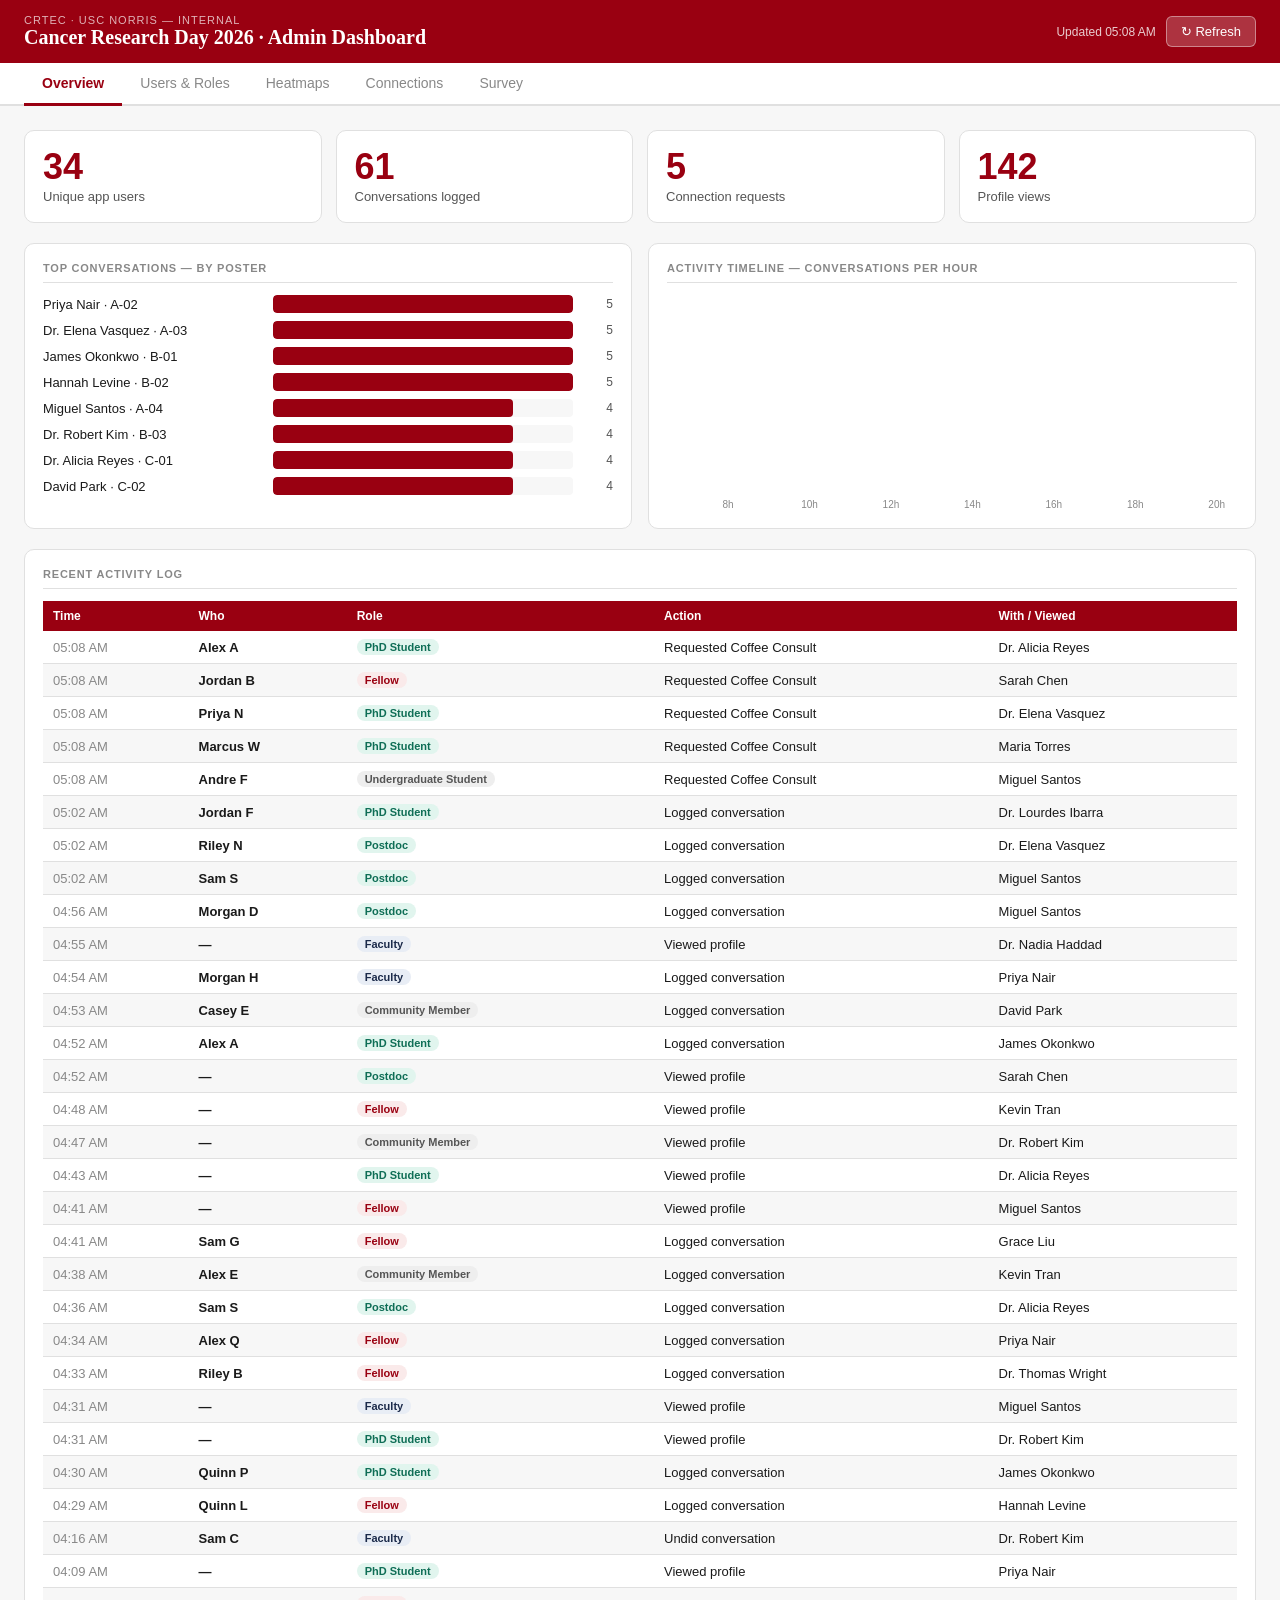
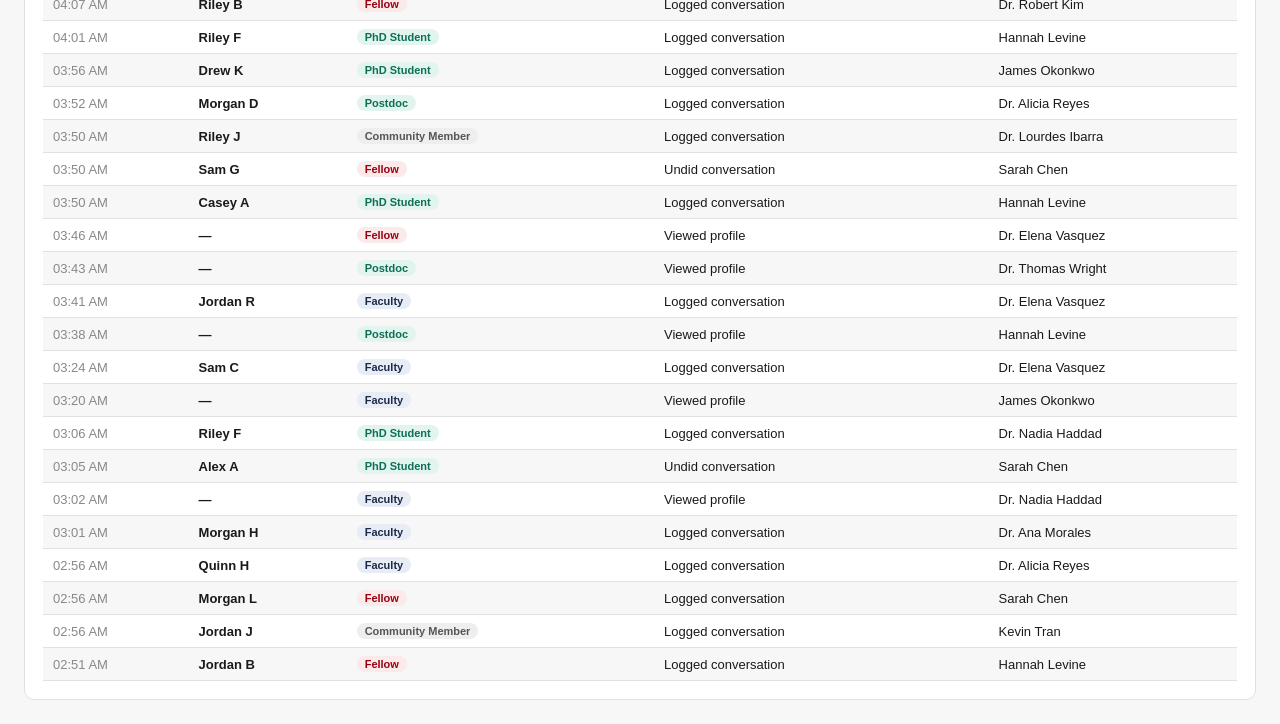
==== admin.html @ b6f0a3f4 "Add files via upload" ====
<!DOCTYPE html>
<html lang="en">
<head>
<meta charset="UTF-8">
<meta name="viewport" content="width=device-width, initial-scale=1.0">
<title>CRD2026 Admin Dashboard — CRTEC</title>
<style>
:root {
  --cardinal: #990011;
  --cardinal-light: #FAEAEA;
  --navy: #1B2A4A;
  --gold: #C5A028;
  --white: #fff;
  --off: #F7F7F7;
  --border: #E0E0E0;
  --text: #1A1A1A;
  --mid: #555;
  --lt: #888;
  --hot1: #FFF3CD;
  --hot2: #FFD580;
  --hot3: #FF9800;
  --hot4: #E65100;
  --hot5: #8B0000;
}
* { box-sizing: border-box; margin: 0; padding: 0; }
body { font-family: -apple-system, BlinkMacSystemFont, 'Segoe UI', sans-serif; background: var(--off); color: var(--text); }

/* HEADER */
.header { background: var(--cardinal); color: white; padding: 14px 24px; display: flex; justify-content: space-between; align-items: center; }
.header-left .label { font-size: 11px; opacity: .7; letter-spacing: 1px; text-transform: uppercase; }
.header-left .title { font-size: 20px; font-weight: 700; font-family: Georgia, serif; }
.header-right { display: flex; gap: 10px; align-items: center; }
.last-updated { font-size: 12px; opacity: .8; }
.btn-refresh { background: rgba(255,255,255,.2); border: 1px solid rgba(255,255,255,.4); color: white; border-radius: 6px; padding: 7px 14px; font-size: 13px; cursor: pointer; }
.btn-refresh:hover { background: rgba(255,255,255,.3); }

/* NAV TABS */
.nav-tabs { display: flex; background: white; border-bottom: 2px solid var(--border); padding: 0 24px; }
.nav-tab { padding: 12px 18px; font-size: 14px; font-weight: 500; color: var(--lt); cursor: pointer; border-bottom: 3px solid transparent; margin-bottom: -2px; }
.nav-tab.active { color: var(--cardinal); border-bottom-color: var(--cardinal); font-weight: 600; }
.nav-tab:hover:not(.active) { color: var(--text); }

/* LAYOUT */
.page { display: none; padding: 24px; max-width: 1400px; margin: 0 auto; }
.page.active { display: block; }
.grid-4 { display: grid; grid-template-columns: repeat(4, 1fr); gap: 14px; margin-bottom: 20px; }
.grid-2 { display: grid; grid-template-columns: 1fr 1fr; gap: 16px; margin-bottom: 20px; }
.grid-3 { display: grid; grid-template-columns: repeat(3, 1fr); gap: 16px; margin-bottom: 20px; }

/* CARDS */
.card { background: white; border-radius: 10px; border: 1px solid var(--border); padding: 18px; }
.card-title { font-size: 11px; font-weight: 700; color: var(--lt); letter-spacing: .8px; text-transform: uppercase; margin-bottom: 12px; padding-bottom: 8px; border-bottom: 1px solid var(--border); }
.stat-num { font-size: 36px; font-weight: 700; color: var(--cardinal); line-height: 1; }
.stat-label { font-size: 13px; color: var(--mid); margin-top: 4px; }
.stat-sub { font-size: 11px; color: var(--lt); margin-top: 2px; }

/* TABLES */
.data-table { width: 100%; border-collapse: collapse; font-size: 13px; }
.data-table th { text-align: left; padding: 8px 10px; background: var(--cardinal); color: white; font-weight: 600; font-size: 12px; }
.data-table td { padding: 8px 10px; border-bottom: 1px solid var(--border); }
.data-table tr:nth-child(even) td { background: var(--off); }
.data-table tr:hover td { background: var(--cardinal-light); }
.badge { display: inline-block; padding: 2px 8px; border-radius: 20px; font-size: 11px; font-weight: 600; }
.badge-phd { background: #E1F5EE; color: #0F6E56; }
.badge-fellow { background: var(--cardinal-light); color: var(--cardinal); }
.badge-faculty { background: #E8EDF5; color: var(--navy); }
.badge-other { background: #EEE; color: #555; }

/* HEATMAP — FLOOR MAP */
.heatmap-controls { display: flex; gap: 10px; align-items: center; margin-bottom: 14px; flex-wrap: wrap; }
.layer-btn { padding: 6px 14px; border-radius: 20px; border: 1.5px solid var(--border); background: white; font-size: 13px; cursor: pointer; }
.layer-btn.active { background: var(--cardinal); color: white; border-color: var(--cardinal); }
.heatmap-legend { display: flex; align-items: center; gap: 6px; margin-left: auto; font-size: 12px; color: var(--mid); }
.legend-bar { display: flex; gap: 2px; }
.legend-cell { width: 20px; height: 14px; border-radius: 2px; }

.floor-map { background: #F9F9F9; border: 1px solid var(--border); border-radius: 8px; padding: 20px; overflow-x: auto; }
.poster-grid { display: grid; gap: 6px; }
.poster-cell {
  width: 72px; height: 56px; border-radius: 6px; display: flex; flex-direction: column;
  align-items: center; justify-content: center; cursor: pointer; transition: transform .1s;
  border: 1.5px solid rgba(0,0,0,.1); position: relative;
}
.poster-cell:hover { transform: scale(1.08); z-index: 10; }
.poster-cell .poster-num { font-size: 11px; font-weight: 700; color: rgba(0,0,0,.6); }
.poster-cell .poster-name { font-size: 9px; color: rgba(0,0,0,.5); text-align: center; line-height: 1.2; padding: 0 3px; }
.poster-cell .poster-heat { font-size: 13px; font-weight: 700; color: rgba(0,0,0,.7); }
.poster-tooltip {
  position: absolute; bottom: calc(100% + 6px); left: 50%; transform: translateX(-50%);
  background: var(--navy); color: white; font-size: 11px; padding: 6px 10px; border-radius: 6px;
  white-space: nowrap; pointer-events: none; z-index: 100; display: none;
  box-shadow: 0 2px 8px rgba(0,0,0,.3);
}
.poster-cell:hover .poster-tooltip { display: block; }

/* HEATMAP — ROLE MATRIX */
.matrix-wrap { overflow-x: auto; }
.role-matrix { border-collapse: collapse; font-size: 12px; }
.role-matrix th { padding: 8px 12px; font-weight: 600; font-size: 11px; }
.role-matrix th.row-header { text-align: right; color: var(--mid); }
.role-matrix th.col-header { text-align: center; color: var(--mid); writing-mode: vertical-lr; transform: rotate(180deg); height: 80px; vertical-align: bottom; }
.role-matrix td { width: 60px; height: 44px; text-align: center; font-weight: 600; font-size: 13px; border: 2px solid white; border-radius: 4px; }
.matrix-axis-label { font-size: 11px; color: var(--lt); padding: 8px; }

/* PROGRESS BARS */
.bar-row { display: flex; align-items: center; gap: 10px; margin-bottom: 8px; }
.bar-label { font-size: 13px; color: var(--text); width: 220px; flex-shrink: 0; white-space: nowrap; overflow: hidden; text-overflow: ellipsis; }
.bar-track { flex: 1; height: 18px; background: var(--off); border-radius: 4px; overflow: hidden; }
.bar-fill { height: 100%; background: var(--cardinal); border-radius: 4px; transition: width .4s; }
.bar-count { font-size: 12px; color: var(--mid); width: 30px; text-align: right; flex-shrink: 0; }

/* LOADING */
.loading { text-align: center; padding: 60px; color: var(--lt); font-size: 14px; }
.empty { text-align: center; padding: 40px; color: var(--lt); font-size: 13px; }

/* COFFEE TABLE */
.match-card { background: var(--off); border-radius: 8px; padding: 12px 14px; margin-bottom: 8px; display: flex; align-items: center; gap: 12px; }
.match-arrow { font-size: 18px; color: var(--lt); }
.match-person { flex: 1; }
.match-name { font-size: 14px; font-weight: 600; }
.match-role { font-size: 12px; color: var(--mid); }
.match-mutual { font-size: 11px; color: #2E7D32; font-weight: 600; background: #E8F5E9; padding: 2px 8px; border-radius: 20px; }
.match-pending { font-size: 11px; color: var(--cardinal); font-weight: 600; background: var(--cardinal-light); padding: 2px 8px; border-radius: 20px; }

/* SURVEY */
.survey-q { font-size: 13px; font-weight: 600; color: var(--text); margin-bottom: 8px; }
.donut-row { display: flex; align-items: center; gap: 16px; margin-bottom: 16px; }

/* SECTION HEADERS */
h2 { font-size: 18px; font-weight: 700; color: var(--navy); font-family: Georgia, serif; margin-bottom: 14px; }
h3 { font-size: 14px; font-weight: 700; color: var(--navy); margin-bottom: 10px; }

.alert-info { background: #E6F1FB; border: 1px solid #B5D4F4; color: #0C447C; padding: 10px 14px; border-radius: 6px; font-size: 13px; margin-bottom: 16px; }
</style>
</head>
<body>

<div class="header">
  <div class="header-left">
    <div class="label">CRTEC · USC Norris — Internal</div>
    <div class="title">Cancer Research Day 2026 · Admin Dashboard</div>
  </div>
  <div class="header-right">
    <span class="last-updated" id="last-updated">Loading…</span>
    <button class="btn-refresh" onclick="loadAll()">↻ Refresh</button>
  </div>
</div>

<div class="nav-tabs">
  <div class="nav-tab active" onclick="showTab('overview')">Overview</div>
  <div class="nav-tab" onclick="showTab('users')">Users & Roles</div>
  <div class="nav-tab" onclick="showTab('heatmap')">Heatmaps</div>
  <div class="nav-tab" onclick="showTab('coffee')">Connections</div>
  <div class="nav-tab" onclick="showTab('survey')">Survey</div>
</div>

<!-- OVERVIEW TAB -->
<div id="tab-overview" class="page active">
  <div class="grid-4" id="overview-stats">
    <div class="card"><div class="stat-num" id="stat-users">—</div><div class="stat-label">Unique app users</div></div>
    <div class="card"><div class="stat-num" id="stat-convos">—</div><div class="stat-label">Conversations logged</div></div>
    <div class="card"><div class="stat-num" id="stat-coffee">—</div><div class="stat-label">Connection requests</div></div>
    <div class="card"><div class="stat-num" id="stat-views">—</div><div class="stat-label">Profile views</div></div>
  </div>

  <div class="grid-2">
    <div class="card">
      <div class="card-title">Top conversations — by poster</div>
      <div id="top-convos-list"><div class="loading">Loading…</div></div>
    </div>
    <div class="card">
      <div class="card-title">Activity timeline — conversations per hour</div>
      <div id="timeline-chart" style="height:200px; display:flex; align-items:flex-end; gap:4px; padding-top:10px;"></div>
      <div style="display:flex; justify-content:space-between; font-size:11px; color:var(--lt); margin-top:4px;" id="timeline-labels"></div>
    </div>
  </div>

  <div class="card">
    <div class="card-title">Recent activity log</div>
    <table class="data-table" id="activity-log">
      <thead><tr><th>Time</th><th>Who</th><th>Role</th><th>Action</th><th>With / Viewed</th></tr></thead>
      <tbody id="activity-log-body"><tr><td colspan="5" style="text-align:center;padding:20px;color:var(--lt)">Loading…</td></tr></tbody>
    </table>
  </div>
</div>

<!-- USERS & ROLES TAB -->
<div id="tab-users" class="page">
  <div class="grid-2">
    <div class="card">
      <div class="card-title">Users by role</div>
      <div id="users-by-role"></div>
    </div>
    <div class="card">
      <div class="card-title">Users by program / department</div>
      <div id="users-by-program"></div>
    </div>
  </div>
  <div class="card">
    <div class="card-title">All registered users</div>
    <table class="data-table">
      <thead><tr><th>Name</th><th>Role</th><th>Program</th><th>Conversations</th><th>Profile views</th><th>Coffee Consult</th><th>First seen</th></tr></thead>
      <tbody id="all-users-body"></tbody>
    </table>
  </div>
</div>

<!-- HEATMAPS TAB -->
<div id="tab-heatmap" class="page">
  <div class="alert-info" id="heatmap-note">
    <strong>Floor map:</strong> Poster positions are arranged in the grid below. Click any poster for details. Update the <code>POSTER_LAYOUT</code> array in this file to match the actual room layout before the event.
  </div>

  <!-- FLOOR MAP HEATMAP -->
  <div class="card" style="margin-bottom:20px;">
    <div class="card-title">Poster session floor map heatmap</div>
    <div class="heatmap-controls">
      <span style="font-size:13px;font-weight:600;color:var(--mid);">Signal:</span>
      <button class="layer-btn active" onclick="setLayer('views', this)">Profile views</button>
      <button class="layer-btn" onclick="setLayer('convos', this)">Conversations logged</button>
      <button class="layer-btn" onclick="setLayer('time', this)">Time on profile</button>
      <div class="heatmap-legend">
        <span>Low</span>
        <div class="legend-bar">
          <div class="legend-cell" style="background:var(--hot1)"></div>
          <div class="legend-cell" style="background:var(--hot2)"></div>
          <div class="legend-cell" style="background:var(--hot3)"></div>
          <div class="legend-cell" style="background:var(--hot4)"></div>
          <div class="legend-cell" style="background:var(--hot5)"></div>
        </div>
        <span>High</span>
      </div>
    </div>
    <div class="floor-map">
      <div id="poster-grid-container"></div>
    </div>
  </div>

  <!-- ROLE INTERACTION MATRIX -->
  <div class="card">
    <div class="card-title">Role interaction matrix — who talked to whom</div>
    <p style="font-size:13px;color:var(--mid);margin-bottom:14px;">Rows = viewer role · Columns = profile viewed role · Numbers = conversation count</p>
    <div class="matrix-wrap">
      <table class="role-matrix" id="role-matrix"></table>
    </div>
  </div>
</div>

<!-- COFFEE CONSULTS TAB -->
<div id="tab-coffee" class="page">
  <div class="grid-3">
    <div class="card"><div class="stat-num" id="coffee-selections">—</div><div class="stat-label">Net selections</div><div class="stat-sub">Follow-ups requested</div></div>
    <div class="card"><div class="stat-num" id="coffee-mutual">—</div><div class="stat-label">Mutual matches</div><div class="stat-sub">Both sides selected each other</div></div>
    <div class="card"><div class="stat-num" id="coffee-pending">—</div><div class="stat-label">Pending confirmation</div><div class="stat-sub">CRTEC to follow up</div></div>
  </div>

  <div class="grid-2">
    <div class="card">
      <div class="card-title">By connection track</div>
      <div id="track-breakdown"><div class="empty">No selections yet</div></div>
    </div>
    <div class="card">
      <div class="card-title">By CRTEC aim</div>
      <div id="aim-breakdown"><div class="empty">No selections yet</div></div>
    </div>
  </div>

  <div class="grid-2">
    <div class="card">
      <div class="card-title">All connection requests</div>
      <div id="coffee-list"></div>
    </div>
    <div class="card">
      <div class="card-title">Mutual matches — confirmed pairs</div>
      <div id="mutual-list"></div>
    </div>
  </div>

  <div class="card">
    <div class="card-title">Export — Coffee Consult action list for CRTEC</div>
    <p style="font-size:13px;color:var(--mid);margin-bottom:12px;">Use this to coordinate with matched participants. Copy or download.</p>
    <button class="btn-refresh" style="background:var(--cardinal);border:none;margin-bottom:12px;" onclick="exportCoffee()">Download CSV</button>
    <table class="data-table" id="coffee-export-table">
      <thead><tr><th>Requester</th><th>Role</th><th>Program</th><th>Requested</th><th>Their Role</th><th>Mutual?</th><th>Time</th></tr></thead>
      <tbody id="coffee-export-body"></tbody>
    </table>
  </div>
</div>

<!-- SURVEY TAB -->
<div id="tab-survey" class="page">
  <div class="alert-info">
    Survey is sent to matched Coffee Consult participants after their meeting (by Nov 1). Send the survey link via CRTEC email. Responses appear here automatically once the Apps Script endpoint is connected.
  </div>
  <div class="grid-3">
    <div class="card"><div class="stat-num" id="survey-responses">—</div><div class="stat-label">Survey responses</div></div>
    <div class="card"><div class="stat-num" id="survey-continued">—</div><div class="stat-label">Want to continue</div><div class="stat-sub">% of respondents</div></div>
    <div class="card"><div class="stat-num" id="survey-useful">—</div><div class="stat-label">Avg usefulness score</div><div class="stat-sub">Out of 5</div></div>
  </div>
  <div class="card">
    <div class="card-title">Survey responses</div>
    <table class="data-table">
      <thead><tr><th>Name</th><th>Role</th><th>Meeting happened?</th><th>Usefulness (1-5)</th><th>Continue?</th><th>Most useful aspect</th></tr></thead>
      <tbody id="survey-body"><tr><td colspan="6" style="text-align:center;padding:20px;color:var(--lt)">No responses yet</td></tr></tbody>
    </table>
  </div>
</div>

<script src="config.js?v=24"></script>
<script src="data.js?v=24"></script>
<script>
// ── POSTER LAYOUT ──────────────────────────────
// Edit this to match the actual room layout.
// rows: array of rows, each row is an array of poster numbers (or null for empty space)
const POSTER_LAYOUT = [
  ['A-01','A-02','A-03','A-04','A-05','A-06','A-07','A-08','A-09','A-10','A-11','A-12'],
  [null,  null,  null,  null,  null,  null,  null,  null,  null,  null,  null,  null ],
  ['B-01','B-02','B-03','B-04','B-05','B-06','B-07','B-08','B-09','B-10','B-11','B-12'],
  [null,  null,  null,  null,  null,  null,  null,  null,  null,  null,  null,  null ],
  ['C-01','C-02','C-03','C-04','C-05','C-06','C-07','C-08','C-09','C-10','C-11','C-12'],
  [null,  null,  null,  null,  null,  null,  null,  null,  null,  null,  null,  null ],
  ['D-01','D-02','D-03','D-04','D-05','D-06','D-07','D-08','D-09','D-10','D-11','D-12'],
  [null,  null,  null,  null,  null,  null,  null,  null,  null,  null,  null,  null ],
  ['E-01','E-02','E-03','E-04','E-05','E-06','E-07','E-08','E-09','E-10','E-11','E-12'],
  [null,  null,  null,  null,  null,  null,  null,  null,  null,  null,  null,  null ],
  ['F-01','F-02','F-03','F-04','F-05','F-06','F-07','F-08','F-09','F-10','F-11','F-12'],
  [null,  null,  null,  null,  null,  null,  null,  null,  null,  null,  null,  null ],
  ['G-01','G-02','G-03','H-01','H-02','H-03','H-04','I-01','I-02','J-01','J-02','J-03'],
];

// ── STATE ──────────────────────────────────────
let DATA = { users:[], convos:[], coffee:[], views:[], survey:[] };
let currentLayer = 'views';
let participantMap = {}; // id -> participant object from main sheet

// ── INIT ───────────────────────────────────────
window.addEventListener('DOMContentLoaded', () => {
  loadAll();
});

async function loadAll() {
  document.getElementById('last-updated').textContent = 'Loading…';
  await Promise.all([loadSheetData(), loadTrackingData()]);
  renderAll();
  document.getElementById('last-updated').textContent = 'Updated ' + new Date().toLocaleTimeString([], {hour:'2-digit',minute:'2-digit'});
}

// Load participant data from Google Sheet (same as main app)
async function loadSheetData() {
  // Always seed participantMap from SAMPLE_DATA first as fallback
  if (typeof SAMPLE_DATA !== 'undefined') {
    SAMPLE_DATA.forEach(p => { participantMap[p.id] = p; });
  }
  if (!CONFIG.sheet_url || CONFIG.sheet_url.includes('PASTE')) {
    return;
  }
  try {
    const resp = await fetch(CONFIG.sheet_url);
    const csv = await resp.text();
    const parsed = parseCSV(csv);
    parsed.forEach(p => { participantMap[p.id] = p; });
  } catch(e) { console.warn('Sheet load failed:', e); }
}

// Load tracking data from Apps Script
async function loadTrackingData() {
  // If no script URL, use demo/mock data
  if (!CONFIG.script_url || CONFIG.script_url.includes('PASTE')) {
    DATA = getMockData();
    return;
  }
  try {
    const resp = await fetch(CONFIG.script_url + '?action=export');
    const json = await resp.json();
    if (json.users)  DATA.users  = json.users;
    if (json.convos) DATA.convos = json.convos;
    if (json.coffee) DATA.coffee = json.coffee;
    if (json.views)  DATA.views  = json.views;
    if (json.survey) DATA.survey = json.survey;
  } catch(e) {
    console.warn('Tracking data load failed:', e);
    DATA = getMockData();
  }
}

// ── RENDER ALL ─────────────────────────────────
function renderAll() {
  renderOverview();
  renderUsers();
  renderHeatmap();
  renderCoffee();
  renderSurvey();
}

// ── OVERVIEW ───────────────────────────────────
function renderOverview() {
  const activeConvos = DATA.convos.filter(c => c.status !== 'undone');
  const netCoffee = getNetCoffee();

  document.getElementById('stat-users').textContent  = DATA.users.length;
  document.getElementById('stat-convos').textContent = activeConvos.length;
  document.getElementById('stat-coffee').textContent = netCoffee.length;
  document.getElementById('stat-views').textContent  = DATA.views.length;

  // Top posters by conversations
  const convoByPoster = {};
  activeConvos.forEach(c => {
    const key = c.participant_id || c.participant_name;
    const p = participantMap[c.participant_id];
    const label = (p ? p.name : c.participant_name) + (p && p.poster_number ? ' · ' + p.poster_number : '');
    convoByPoster[label] = (convoByPoster[label] || 0) + 1;
  });
  const sorted = Object.entries(convoByPoster).sort((a,b)=>b[1]-a[1]).slice(0,8);
  const maxVal = sorted[0] ? sorted[0][1] : 1;
  document.getElementById('top-convos-list').innerHTML = sorted.length === 0
    ? '<div class="empty">No conversations logged yet</div>'
    : sorted.map(([label, count]) => `
      <div class="bar-row">
        <div class="bar-label" title="${label}">${label}</div>
        <div class="bar-track"><div class="bar-fill" style="width:${Math.round(count/maxVal*100)}%"></div></div>
        <div class="bar-count">${count}</div>
      </div>`).join('');

  // Timeline — conversations per hour
  const hourCounts = {};
  activeConvos.forEach(c => {
    const d = new Date(c.timestamp);
    const h = d.getHours();
    hourCounts[h] = (hourCounts[h] || 0) + 1;
  });
  const hours = Array.from({length:24}, (_,i)=>i).filter(h => h >= 7 && h <= 20);
  const maxH = Math.max(1, ...hours.map(h => hourCounts[h]||0));
  const tlChart = document.getElementById('timeline-chart');
  tlChart.innerHTML = hours.map(h => {
    const val = hourCounts[h] || 0;
    const pct = Math.round(val / maxH * 180);
    return `<div style="display:flex;flex-direction:column;align-items:center;flex:1;">
      <div style="font-size:10px;color:var(--mid);margin-bottom:3px;">${val||''}</div>
      <div style="width:100%;height:${pct}px;background:var(--cardinal);border-radius:3px 3px 0 0;min-height:${val?2:0}px;"></div>
    </div>`;
  }).join('');
  document.getElementById('timeline-labels').innerHTML = hours.map(h =>
    `<div style="flex:1;text-align:center;font-size:10px;">${h%2===0?h+'h':''}</div>`
  ).join('');

  // Activity log — merge all actions sorted by time
  const allActions = [
    ...DATA.convos.map(c => ({ time: c.timestamp, who: c.viewer_name, role: c.viewer_role, action: c.status==='undone'?'Undid conversation':'Logged conversation', with: c.participant_name })),
    ...DATA.coffee.map(c => ({ time: c.timestamp, who: c.requester_name, role: c.requester_role, action: c.action==='removed'?'Removed Coffee Consult':'Requested Coffee Consult', with: c.participant_name })),
    ...DATA.views.slice(-30).map(v => ({ time: v.timestamp, who: '', role: v.viewer_role, action: 'Viewed profile', with: v.participant_name })),
  ].sort((a,b) => new Date(b.time) - new Date(a.time)).slice(0, 50);

  document.getElementById('activity-log-body').innerHTML = allActions.length === 0
    ? '<tr><td colspan="5" style="text-align:center;padding:20px;color:var(--lt)">No activity yet</td></tr>'
    : allActions.map(a => `
      <tr>
        <td style="color:var(--lt);white-space:nowrap">${formatTime(a.time)}</td>
        <td style="font-weight:600">${a.who || '—'}</td>
        <td>${roleBadge(a.role)}</td>
        <td>${a.action}</td>
        <td>${a.with || '—'}</td>
      </tr>`).join('');
}

// ── USERS ──────────────────────────────────────
function renderUsers() {
  // By role
  const byRole = groupBy(DATA.users, 'role');
  const maxRole = Math.max(1, ...Object.values(byRole).map(v=>v.length));
  document.getElementById('users-by-role').innerHTML = Object.entries(byRole)
    .sort((a,b)=>b[1].length-a[1].length)
    .map(([role, list]) => `
      <div class="bar-row">
        <div class="bar-label">${role||'Unknown'}</div>
        <div class="bar-track"><div class="bar-fill" style="width:${Math.round(list.length/maxRole*100)}%"></div></div>
        <div class="bar-count">${list.length}</div>
      </div>`).join('') || '<div class="empty">No users yet</div>';

  // By program
  const byProg = groupBy(DATA.users.filter(u=>u.program), 'program');
  const maxProg = Math.max(1, ...Object.values(byProg).map(v=>v.length));
  document.getElementById('users-by-program').innerHTML = Object.entries(byProg)
    .sort((a,b)=>b[1].length-a[1].length)
    .map(([prog, list]) => `
      <div class="bar-row">
        <div class="bar-label" title="${prog}">${prog||'Unknown'}</div>
        <div class="bar-track"><div class="bar-fill" style="width:${Math.round(list.length/maxProg*100)}%"></div></div>
        <div class="bar-count">${list.length}</div>
      </div>`).join('') || '<div class="empty">No program data yet</div>';

  // All users table
  const activeConvos = DATA.convos.filter(c=>c.status!=='undone');
  const tbody = document.getElementById('all-users-body');
  tbody.innerHTML = DATA.users.length === 0
    ? '<tr><td colspan="7" style="text-align:center;padding:20px;color:var(--lt)">No users yet</td></tr>'
    : DATA.users.map(u => {
        const myConvos = activeConvos.filter(c=>c.session_id===u.session_id).length;
        const myViews  = DATA.views.filter(v=>v.session_id===u.session_id).length;
        const myCoffee = getNetCoffee().filter(c=>c.session_id===u.session_id).length;
        return `<tr>
          <td style="font-weight:600">${u.name||'—'}</td>
          <td>${roleBadge(u.role)}</td>
          <td style="font-size:12px;color:var(--mid)">${u.program||'—'}</td>
          <td style="text-align:center">${myConvos}</td>
          <td style="text-align:center">${myViews}</td>
          <td style="text-align:center">${myCoffee > 0 ? '☕ ' + myCoffee : '—'}</td>
          <td style="color:var(--lt);font-size:12px">${formatTime(u.timestamp)}</td>
        </tr>`;
      }).join('');
}

// ── HEATMAP ────────────────────────────────────
function renderHeatmap() {
  renderFloorMap();
  renderRoleMatrix();
}

function setLayer(layer, btn) {
  currentLayer = layer;
  document.querySelectorAll('.layer-btn').forEach(b=>b.classList.remove('active'));
  btn.classList.add('active');
  renderFloorMap();
}

function getHeatValues() {
  const vals = {};
  const activeConvos = DATA.convos.filter(c=>c.status!=='undone');

  if (currentLayer === 'views') {
    DATA.views.forEach(v => {
      const p = participantMap[v.participant_id];
      if (p && p.poster_number) vals[p.poster_number] = (vals[p.poster_number]||0) + 1;
    });
  } else if (currentLayer === 'convos') {
    activeConvos.forEach(c => {
      const p = participantMap[c.participant_id];
      if (p && p.poster_number) vals[p.poster_number] = (vals[p.poster_number]||0) + 1;
    });
  } else if (currentLayer === 'time') {
    // Time on profile = average seconds between consecutive view events for same session+participant
    // Approximated: count views as proxy (future: track view_start and view_end)
    DATA.views.forEach(v => {
      const p = participantMap[v.participant_id];
      if (p && p.poster_number) vals[p.poster_number] = (vals[p.poster_number]||0) + 1;
    });
  }
  return vals;
}

function heatColor(val, max) {
  if (!val || max === 0) return '#F0F0F0';
  const pct = val / max;
  if (pct < 0.2) return '#FFF3CD';
  if (pct < 0.4) return '#FFD580';
  if (pct < 0.6) return '#FF9800';
  if (pct < 0.8) return '#E65100';
  return '#8B0000';
}

function heatTextColor(val, max) {
  const pct = val / max;
  return pct >= 0.4 ? 'white' : '#333';
}

function renderFloorMap() {
  const vals = getHeatValues();
  const max = Math.max(1, ...Object.values(vals));
  const layerLabel = currentLayer === 'views' ? 'views' : currentLayer === 'convos' ? 'conversations' : 'time score';

  const container = document.getElementById('poster-grid-container');
  container.innerHTML = `<div style="display:grid;grid-template-columns:repeat(${POSTER_LAYOUT[0].length},72px);gap:6px;">` +
    POSTER_LAYOUT.flatMap(row =>
      row.map(num => {
        if (!num) return `<div style="width:72px;height:56px;"></div>`;
        const val = vals[num] || 0;
        const p = Object.values(participantMap).find(x => x.poster_number === num);
        const name = p ? p.name.split(' ').slice(-1)[0] : '';
        const bg = heatColor(val, max);
        const tc = heatTextColor(val, max);
        const tip = p
          ? `${p.name} · Poster ${num}<br>${p.title ? p.title.substring(0,60)+'…' : ''}<br>${layerLabel}: ${val}`
          : `Poster ${num} · ${layerLabel}: ${val}`;
        return `<div class="poster-cell" style="background:${bg};color:${tc};">
          <div class="poster-num" style="color:${tc}">${num}</div>
          ${val > 0 ? `<div class="poster-heat" style="color:${tc}">${val}</div>` : ''}
          ${name ? `<div class="poster-name" style="color:${tc}">${name}</div>` : ''}
          <div class="poster-tooltip">${tip}</div>
        </div>`;
      })
    ).join('') + '</div>';
}

function renderRoleMatrix() {
  const activeConvos = DATA.convos.filter(c=>c.status!=='undone');
  const roles = [...new Set([
    ...activeConvos.map(c=>c.viewer_role),
    ...activeConvos.map(c=>c.participant_role)
  ].filter(Boolean))].sort();

  if (roles.length === 0) {
    document.getElementById('role-matrix').innerHTML =
      '<tr><td style="padding:20px;color:var(--lt);text-align:center">No conversation data yet</td></tr>';
    return;
  }

  const matrix = {};
  activeConvos.forEach(c => {
    const key = (c.viewer_role||'Unknown') + '|' + (c.participant_role||'Unknown');
    matrix[key] = (matrix[key]||0) + 1;
  });
  const maxVal = Math.max(1, ...Object.values(matrix));

  const shortRole = r => r.replace('Clinical Fellow / Resident','Fellow').replace('PhD Student','PhD').replace('Postdoctoral Fellow','Postdoc');

  const table = document.getElementById('role-matrix');
  table.innerHTML =
    `<tr>
      <th class="row-header">Viewer →</th>
      ${roles.map(r=>`<th class="col-header">${shortRole(r)}</th>`).join('')}
    </tr>` +
    roles.map(viewer =>
      `<tr>
        <th class="row-header">${shortRole(viewer)}</th>
        ${roles.map(participant => {
          const val = matrix[viewer+'|'+participant] || 0;
          const bg = heatColor(val, maxVal);
          const tc = heatTextColor(val, maxVal);
          return `<td style="background:${bg};color:${tc}">${val||''}</td>`;
        }).join('')}
      </tr>`
    ).join('');
}

// ── COFFEE ─────────────────────────────────────
function getNetCoffee() {
  const selected = DATA.coffee.filter(c=>c.action==='selected');
  const removed  = DATA.coffee.filter(c=>c.action==='removed');
  return selected.filter(sel =>
    !removed.some(rem =>
      rem.session_id===sel.session_id && rem.participant_id===sel.participant_id &&
      new Date(rem.timestamp) > new Date(sel.timestamp)
    )
  );
}

function renderCoffee() {
  const net = getNetCoffee();
  const mutual = net.filter(a =>
    net.some(b => b.session_id===a.participant_id && b.participant_id===a.session_id)
  );
  const pending = net.filter(a =>
    !net.some(b => b.session_id===a.participant_id && b.participant_id===a.session_id)
  );

  document.getElementById('coffee-selections').textContent = net.length;
  document.getElementById('coffee-mutual').textContent = Math.floor(mutual.length/2);
  document.getElementById('coffee-pending').textContent = pending.length;

  // ── Breakdown by connection track and by CRTEC aim ──
  const trackDefs = (typeof CONFIG !== 'undefined' && CONFIG.connection_tracks) ? CONFIG.connection_tracks : [];
  const tById = {}; trackDefs.forEach(t => tById[t.id] = t);
  const byTrack = {}, byAim = {};
  net.forEach(c => {
    const name = c.track_name || (tById[c.track_id] ? tById[c.track_id].name : 'Other');
    const aim = c.track_aim || (tById[c.track_id] ? tById[c.track_id].aim : 'Unassigned');
    byTrack[name] = (byTrack[name] || 0) + 1;
    byAim[aim] = (byAim[aim] || 0) + 1;
  });
  const barRows = (obj, iconMap) => {
    const entries = Object.entries(obj).sort((a,b)=>b[1]-a[1]);
    if (!entries.length) return '<div class="empty">No selections yet</div>';
    const max = Math.max(1, ...entries.map(e=>e[1]));
    return entries.map(([k,v]) => `
      <div class="bar-row">
        <div class="bar-label">${iconMap && iconMap[k] ? iconMap[k]+' ' : ''}${k}</div>
        <div class="bar-track"><div class="bar-fill" style="width:${Math.round(v/max*100)}%"></div></div>
        <div class="bar-val">${v}</div>
      </div>`).join('');
  };
  const iconMap = {}; trackDefs.forEach(t => iconMap[t.name] = t.icon);
  document.getElementById('track-breakdown').innerHTML = barRows(byTrack, iconMap);
  document.getElementById('aim-breakdown').innerHTML = barRows(byAim, null);

  // All selections list
  document.getElementById('coffee-list').innerHTML = net.length === 0
    ? '<div class="empty">No connection requests yet</div>'
    : net.map(c => {
        const isMutual = net.some(b=>b.session_id===c.participant_id&&b.participant_id===c.session_id);
        return `<div class="match-card">
          <div class="match-person">
            <div class="match-name">${c.requester_name||'—'}</div>
            <div class="match-role">${c.requester_role||''} · ${c.requester_program||''}</div>
          </div>
          <div class="match-arrow">→</div>
          <div class="match-person">
            <div class="match-name">${c.participant_name||'—'}</div>
            <div class="match-role">${c.participant_role||''}</div>
          </div>
          ${isMutual ? '<span class="match-mutual">✓ Mutual</span>' : '<span class="match-pending">Pending</span>'}
        </div>`;
      }).join('');

  // Mutual pairs (deduplicated)
  const seen = new Set();
  const mutualPairs = mutual.filter(c => {
    const key = [c.session_id, c.participant_id].sort().join('|');
    if (seen.has(key)) return false;
    seen.add(key); return true;
  });
  document.getElementById('mutual-list').innerHTML = mutualPairs.length === 0
    ? '<div class="empty">No mutual matches yet</div>'
    : mutualPairs.map(c => `
        <div class="match-card" style="background:#E8F5E9;border:1px solid #A5D6A7;">
          <div class="match-person">
            <div class="match-name">${c.requester_name}</div>
            <div class="match-role">${c.requester_role}</div>
          </div>
          <div class="match-arrow" style="color:#2E7D32;">☕</div>
          <div class="match-person">
            <div class="match-name">${c.participant_name}</div>
            <div class="match-role">${c.participant_role}</div>
          </div>
          <span class="match-mutual">✓ Match</span>
        </div>`).join('');

  // Export table
  document.getElementById('coffee-export-body').innerHTML = net.map(c => {
    const isMutual = net.some(b=>b.session_id===c.participant_id&&b.participant_id===c.session_id);
    return `<tr>
      <td>${c.requester_name||'—'}</td>
      <td>${c.requester_role||'—'}</td>
      <td>${c.requester_program||'—'}</td>
      <td>${c.participant_name||'—'}</td>
      <td>${c.participant_role||'—'}</td>
      <td>${isMutual?'✓ Yes':'No'}</td>
      <td style="color:var(--lt)">${formatTime(c.timestamp)}</td>
    </tr>`;
  }).join('');
}

function exportCoffee() {
  const net = getNetCoffee();
  const rows = [['Requester','Role','Program','Requested','Their Role','Mutual?','Time']];
  net.forEach(c => {
    const isMutual = net.some(b=>b.session_id===c.participant_id&&b.participant_id===c.session_id);
    rows.push([c.requester_name,c.requester_role,c.requester_program,c.participant_name,c.participant_role,isMutual?'Yes':'No',formatTime(c.timestamp)]);
  });
  const csv = rows.map(r=>r.map(v=>`"${(v||'').replace(/"/g,'""')}"`).join(',')).join('\n');
  const a = document.createElement('a');
  a.href = 'data:text/csv;charset=utf-8,' + encodeURIComponent(csv);
  a.download = 'CRD2026_CoffeeConsults.csv';
  document.body.appendChild(a); a.click(); document.body.removeChild(a);
}

// ── SURVEY ─────────────────────────────────────
function renderSurvey() {
  const s = DATA.survey;
  document.getElementById('survey-responses').textContent = s.length;
  const continued = s.filter(r=>r.continue_collaboration==='Yes').length;
  document.getElementById('survey-continued').textContent =
    s.length > 0 ? Math.round(continued/s.length*100) + '%' : '—';
  const scores = s.map(r=>parseFloat(r.meeting_useful)).filter(n=>!isNaN(n));
  document.getElementById('survey-useful').textContent =
    scores.length > 0 ? (scores.reduce((a,b)=>a+b,0)/scores.length).toFixed(1) : '—';

  document.getElementById('survey-body').innerHTML = s.length === 0
    ? '<tr><td colspan="6" style="text-align:center;padding:20px;color:var(--lt)">No responses yet</td></tr>'
    : s.map(r=>`<tr>
        <td>${r.name||'—'}</td>
        <td>${roleBadge(r.role)}</td>
        <td>${r.meeting_happened||'—'}</td>
        <td style="text-align:center">${r.meeting_useful||'—'}</td>
        <td>${r.continue_collaboration||'—'}</td>
        <td style="font-size:12px;color:var(--mid)">${r.most_useful||'—'}</td>
      </tr>`).join('');
}

// ── MOCK DATA ──────────────────────────────────
function getMockData() {
  const participants = typeof SAMPLE_DATA !== 'undefined' ? SAMPLE_DATA : [];
  const roles = ['PhD Student','Clinical Fellow / Resident','Faculty','Postdoctoral Fellow','Community Member'];
  const programs = ['Cancer Biology & Genomics (CBG) — PIBBS','Medical Oncology Fellowship','Epidemiology — PPHS','Tumor Immunology & Microenvironment'];

  const users = Array.from({length:34}, (_,i) => ({
    session_id: 'sess_'+i,
    name: ['Alex','Jordan','Sam','Morgan','Casey','Riley','Drew','Quinn'][i%8] + ' ' + String.fromCharCode(65+i%20),
    role: roles[i%5],
    program: programs[i%4],
    timestamp: new Date(Date.now() - Math.random()*4*3600000).toISOString()
  }));

  const cbgParticipants = participants.filter(p=>p.role==='PhD Student'&&(p.department||'').includes('CBG'));
  const fellowParticipants = participants.filter(p=>p.role==='Clinical Fellow / Resident');
  const allP = participants.slice(0,15);

  const convos = Array.from({length:67}, (_,i) => {
    const viewer = users[i % users.length];
    const target = allP[i % allP.length];
    return {
      session_id: viewer.session_id, viewer_name: viewer.name, viewer_role: viewer.role, viewer_program: viewer.program,
      participant_id: target.id, participant_name: target.name, participant_role: target.role,
      participant_program: target.research_program||'',
      timestamp: new Date(Date.now() - Math.random()*5*3600000).toISOString(), status: i%12===0?'undone':'logged'
    };
  });

  const coffee = [];
  const cbgUser = users.find(u=>u.role==='PhD Student');
  const fellowUser = users.find(u=>u.role==='Clinical Fellow / Resident');
  const facultyP = participants.find(p=>p.role==='Faculty');
  const communityP = participants.find(p=>p.role==='Community Member');
  const postdocP = participants.find(p=>p.role==='Postdoctoral Fellow');
  const mk = (u, p, track) => ({ session_id:u.session_id, requester_name:u.name, requester_role:u.role, requester_program:u.program, participant_id:p.id, participant_name:p.name, participant_role:p.role, participant_program:p.research_program||p.department||'', track_id:track.id, track_name:track.name, track_aim:track.aim, action:'selected', timestamp: new Date().toISOString() });
  const T = (id)=> (typeof CONFIG!=='undefined'&&CONFIG.connection_tracks||[]).find(t=>t.id===id) || {id, name:id, aim:''};
  if (cbgUser && fellowParticipants[0]) coffee.push(mk(cbgUser, fellowParticipants[0], T('coffee')));
  if (fellowUser && cbgParticipants[0]) coffee.push(mk(fellowUser, cbgParticipants[0], T('coffee')));
  // Additional tracks so the breakdown demonstrates the full model
  if (cbgUser && facultyP) coffee.push(mk({session_id:'sess_m1',name:'Priya N',role:'PhD Student',program:'Cancer Biology & Genomics (CBG) — PIBBS'}, facultyP, T('mentor')));
  if (communityP) coffee.push(mk({session_id:'sess_a1',name:'Marcus W',role:'PhD Student',program:'Cancer Epidemiology'}, communityP, T('advocate')));
  if (postdocP) coffee.push(mk({session_id:'sess_p1',name:'Andre F',role:'Undergraduate Student',program:''}, postdocP, T('peer')));

  const views = Array.from({length:142}, (_,i) => {
    const viewer = users[i % users.length];
    const target = allP[i % allP.length];
    return { session_id:viewer.session_id, viewer_role:viewer.role, viewer_program:viewer.program, participant_id:target.id, participant_name:target.name, participant_role:target.role, participant_program:target.research_program||'', timestamp: new Date(Date.now()-Math.random()*6*3600000).toISOString() };
  });

  const surveyNames = ['Sarah Chen','David Park','Priya Nair','Dr. Alicia Reyes','James Okonkwo','Kevin Tran','Hannah Levine','Andre Flores','Destiny Brooks','Miguel Santos','Tyler Nguyen','Aisha Mensah'];
  const surveyRoles = ['PhD Student','Clinical Fellow / Resident','PhD Student','Clinical Fellow / Resident','PhD Student',"Master's Student",'PhD Student','Undergraduate Student','PhD Student','Postdoctoral Fellow','Postdoctoral Fellow',"Master's Student"];
  const useful = [5,4,5,5,4,5,3,5,4,4,5,4];
  const cont = ['Yes','Yes','Yes','Yes','No','Yes','No','Yes','Yes','Yes','Yes','Yes'];
  const most = ['Career advice from a clinician','Understanding the clinical side','Great methods discussion','Learning what bench researchers need','Scheduling was hard','Talking through grad school','Interesting but off-topic','Learned about grad programs','Perspective on survivorship','New collaboration idea','Mentorship on grants','Near-peer advice'];
  const survey = surveyNames.map((n,i)=>({
    name:n, role:surveyRoles[i], meeting_happened:'Yes',
    meeting_useful:useful[i], continue_collaboration:cont[i], most_useful:most[i],
    timestamp:new Date(Date.now()-Math.random()*20*86400000).toISOString()
  }));

  return { users, convos, coffee, views, survey };
}

// ── HELPERS ────────────────────────────────────
function showTab(id) {
  document.querySelectorAll('.page').forEach(p=>p.classList.remove('active'));
  document.querySelectorAll('.nav-tab').forEach(t=>t.classList.remove('active'));
  document.getElementById('tab-'+id).classList.add('active');
  event.target.classList.add('active');
}

function groupBy(arr, key) {
  return arr.reduce((acc,item)=>{ const k=item[key]||'Unknown'; if(!acc[k])acc[k]=[]; acc[k].push(item); return acc; }, {});
}

function roleBadge(role) {
  if (!role) return '—';
  const cls = role.includes('PhD')||role.includes('doctoral') ? 'badge-phd'
    : role.includes('Fellow')||role.includes('Resident') ? 'badge-fellow'
    : role.includes('Faculty') ? 'badge-faculty' : 'badge-other';
  const short = role.replace('Clinical Fellow / Resident','Fellow').replace('Postdoctoral Fellow','Postdoc');
  return `<span class="badge ${cls}">${short}</span>`;
}

function formatTime(ts) {
  if (!ts) return '—';
  try { return new Date(ts).toLocaleTimeString([],{hour:'2-digit',minute:'2-digit'}); } catch(e) { return '—'; }
}

function parseCSV(csv) {
  const lines = csv.trim().split('\n');
  const headers = lines[0].split(',').map(h=>h.trim().replace(/^"|"$/g,'').toLowerCase().replace(/ /g,'_'));
  return lines.slice(1).map(line => {
    const vals = line.split(',').map(v=>v.trim().replace(/^"|"$/g,''));
    const obj = {};
    headers.forEach((h,i)=>{ obj[h]=vals[i]||''; });
    return obj;
  }).filter(r=>r.name||r.id);
}
</script>
</body>
</html>
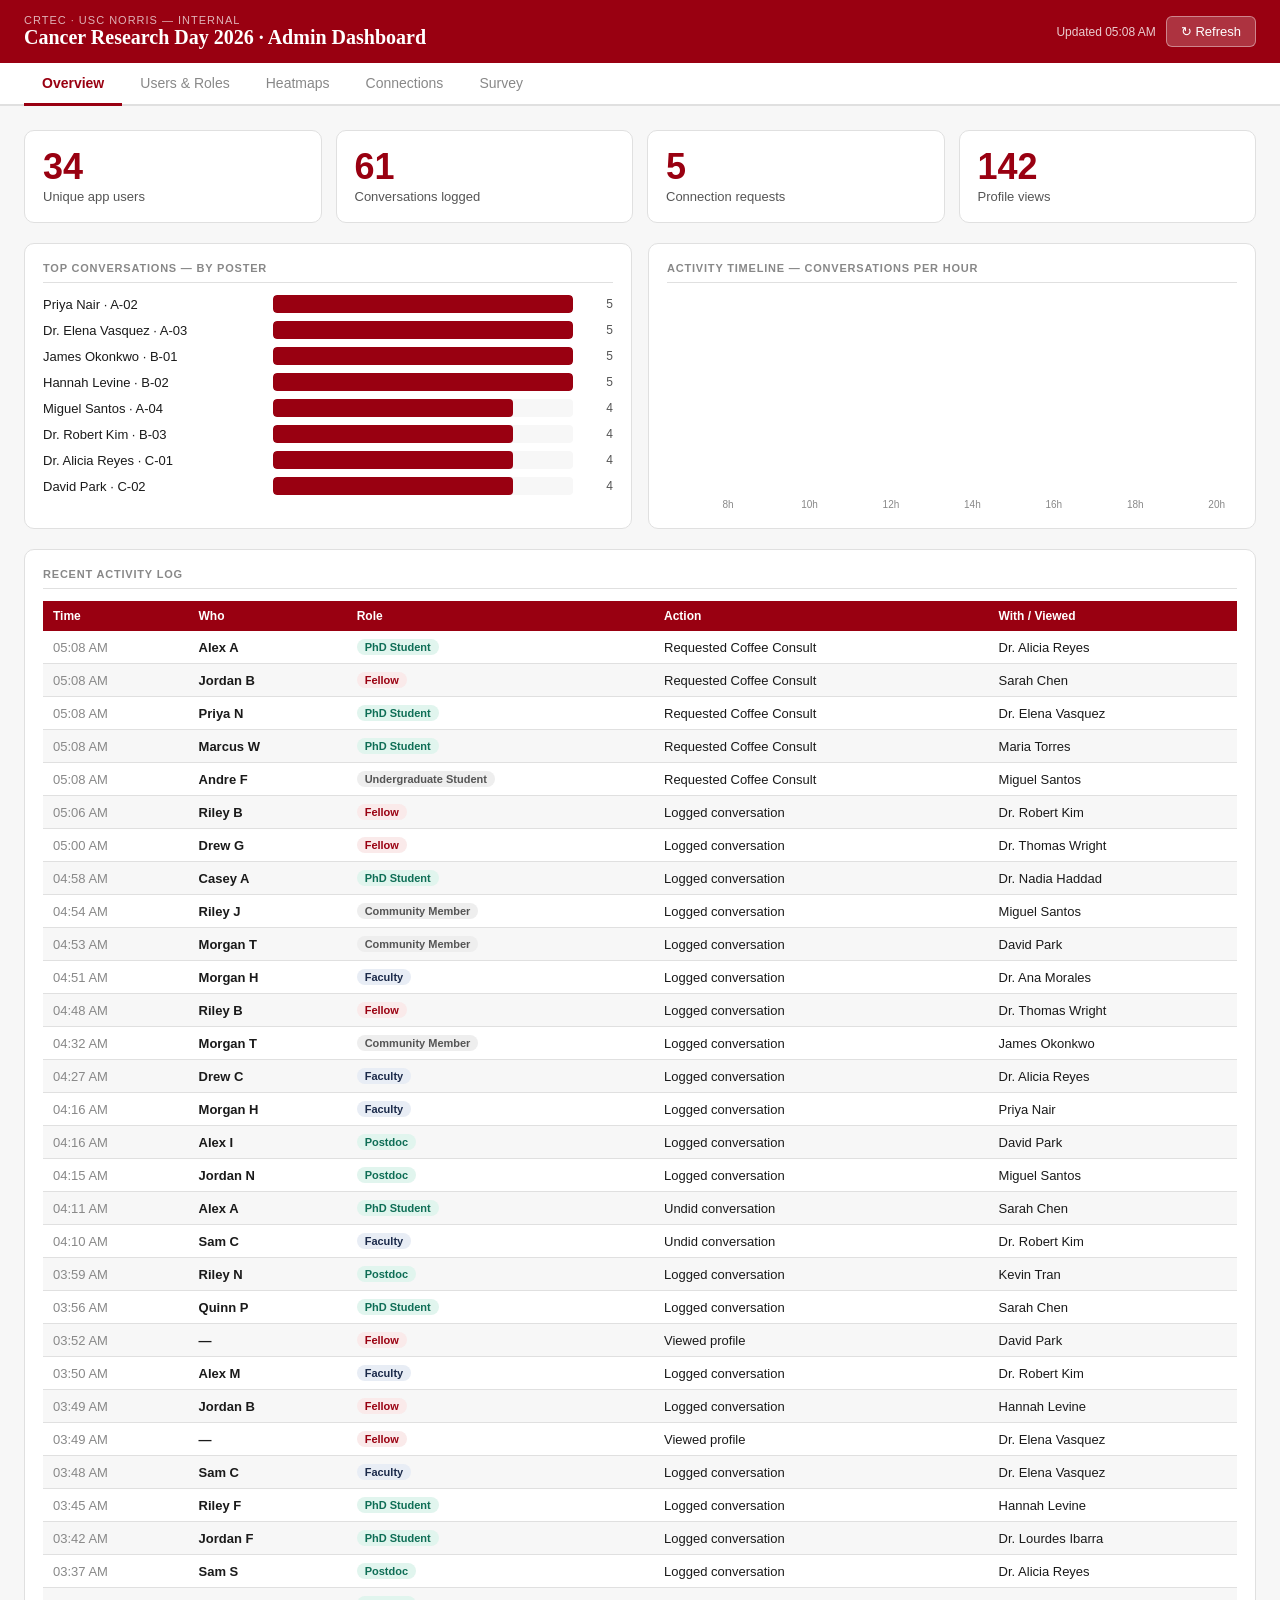
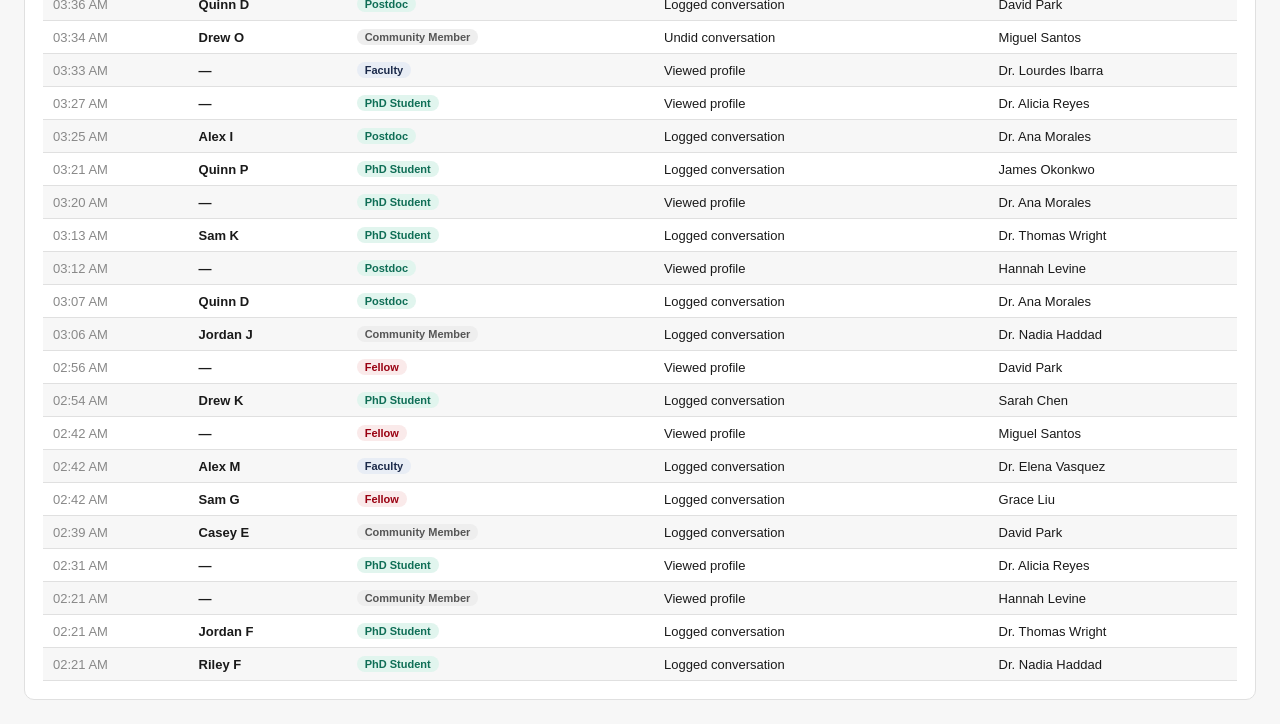
==== commit 5742475b: "Add files via upload" ====
--- a/admin.html
+++ b/admin.html
@@ -306,8 +306,8 @@
   </div>
 </div>
 
-<script src="config.js?v=24"></script>
-<script src="data.js?v=24"></script>
+<script src="config.js?v=25"></script>
+<script src="data.js?v=25"></script>
 <script>
 // ── POSTER LAYOUT ──────────────────────────────
 // Edit this to match the actual room layout.
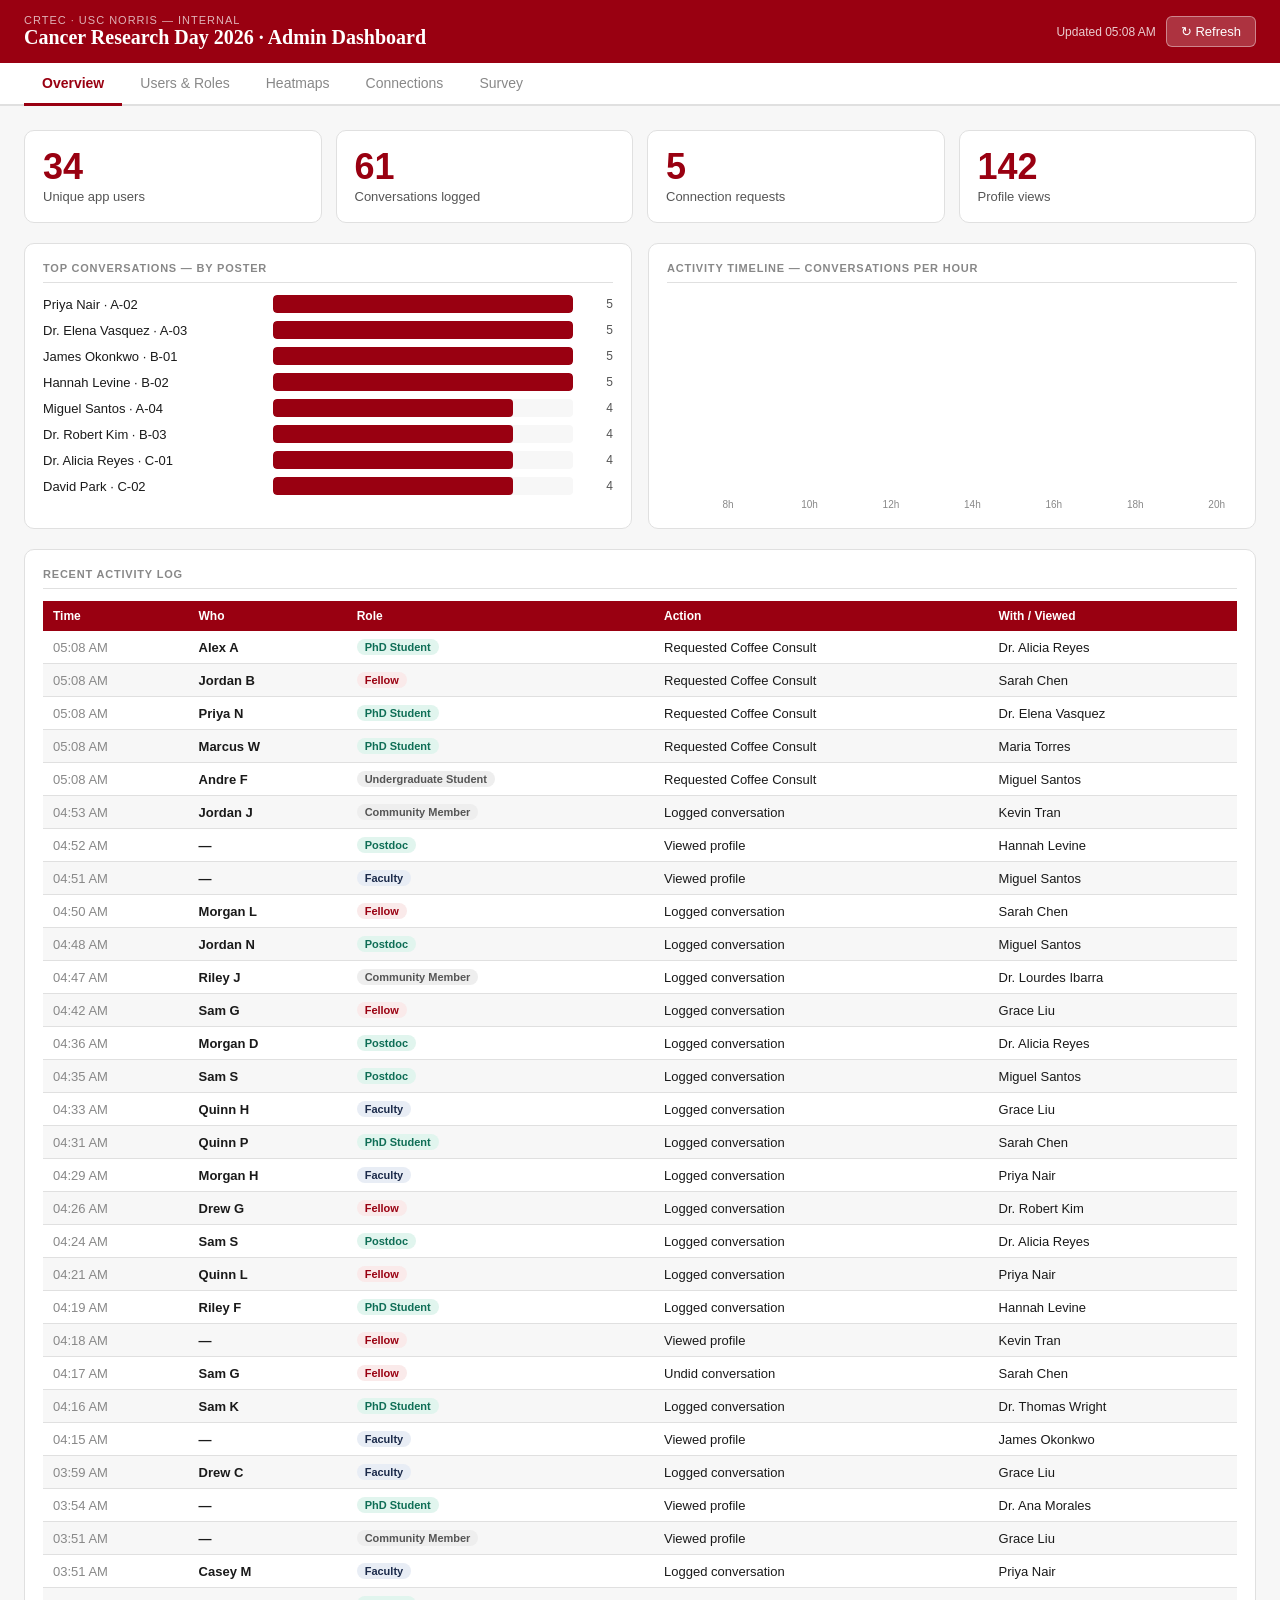
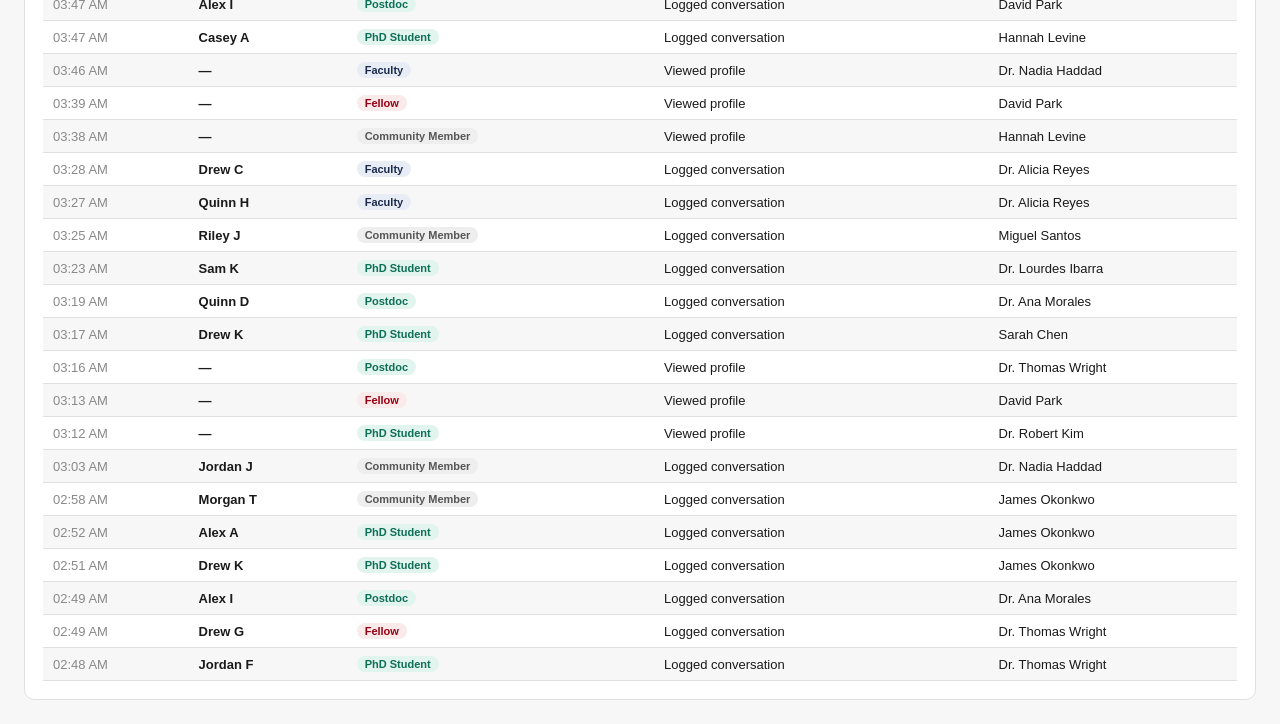
==== commit bd121cad: "Add files via upload" ====
--- a/admin.html
+++ b/admin.html
@@ -290,7 +290,7 @@
 <!-- SURVEY TAB -->
 <div id="tab-survey" class="page">
   <div class="alert-info">
-    Survey is sent to matched Coffee Consult participants after their meeting (by Nov 1). Send the survey link via CRTEC email. Responses appear here automatically once the Apps Script endpoint is connected.
+    Survey is sent to matched Coffee Consult participants after their meeting (by Nov 1) via Qualtrics. Responses sync here automatically every hour once <code>syncQualtrics</code> is configured in Code.gs — see the README's "Post-event survey — Qualtrics" section.
   </div>
   <div class="grid-3">
     <div class="card"><div class="stat-num" id="survey-responses">—</div><div class="stat-label">Survey responses</div></div>
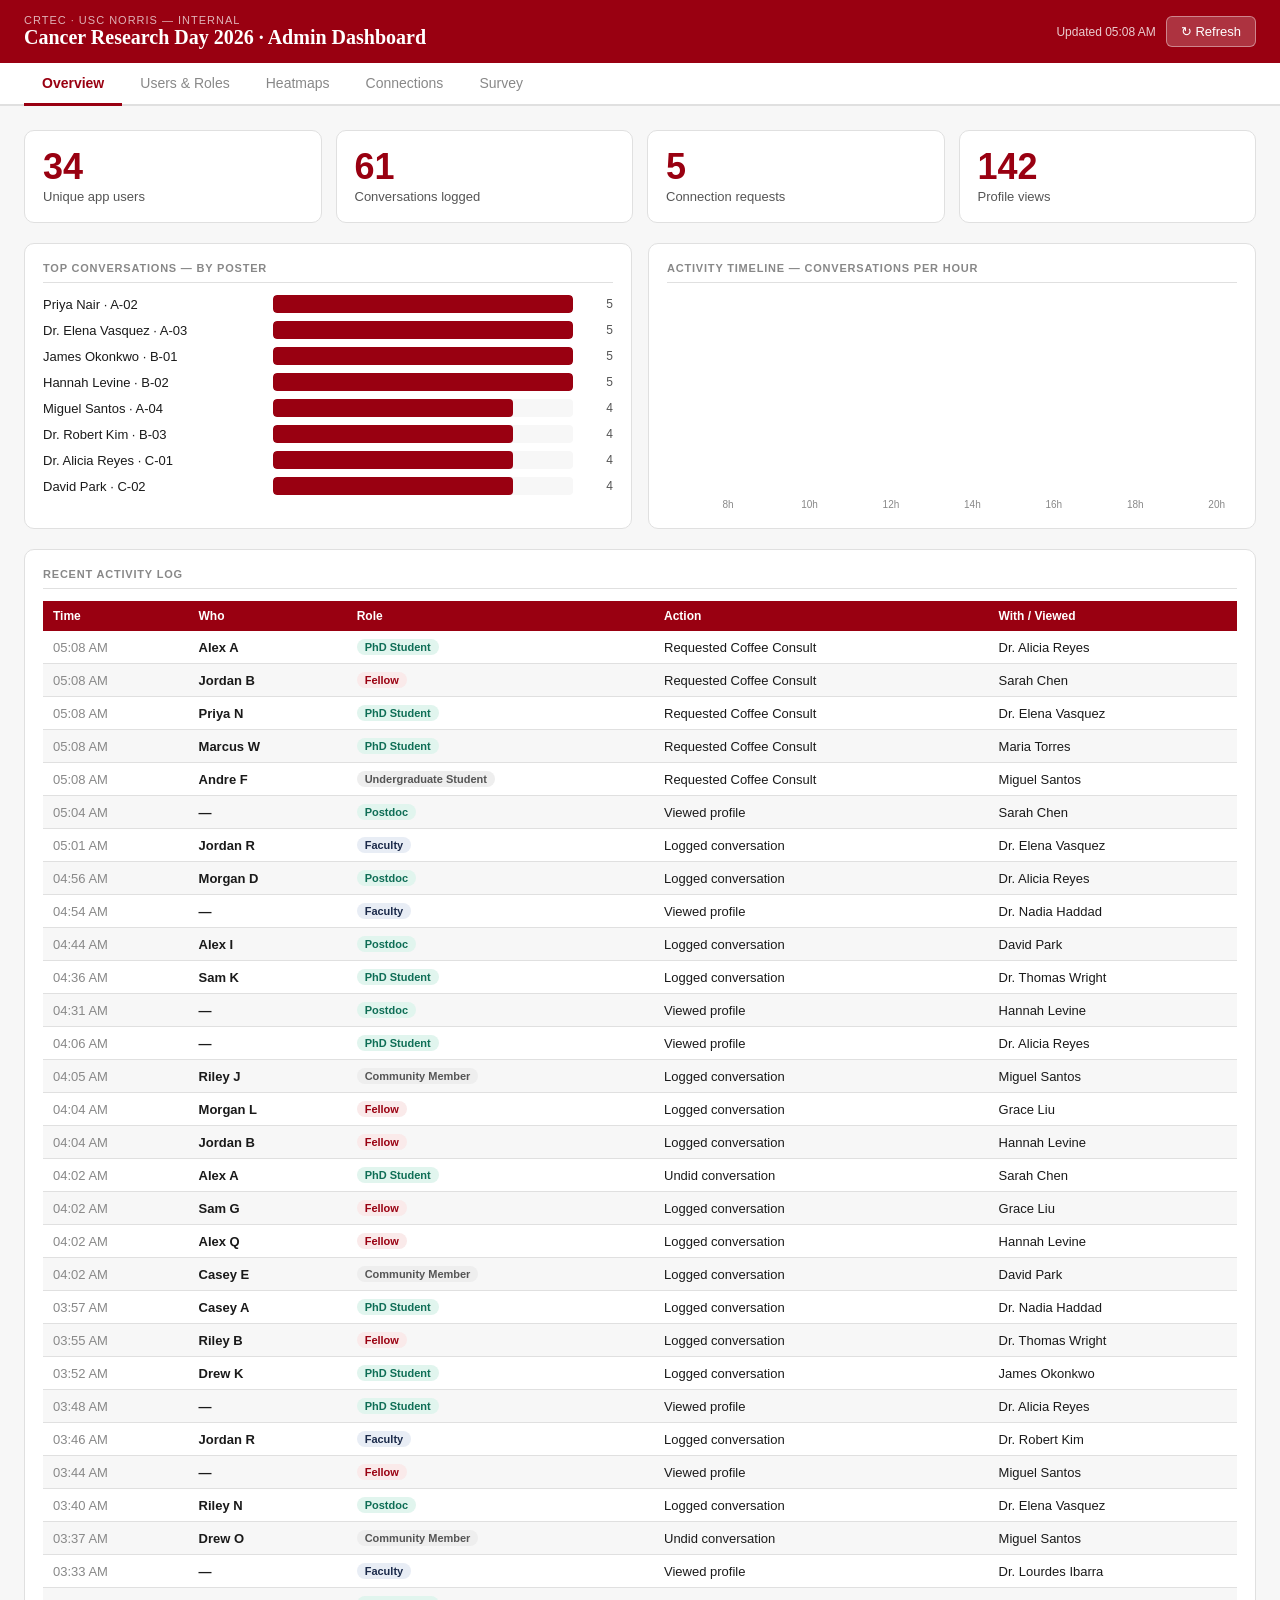
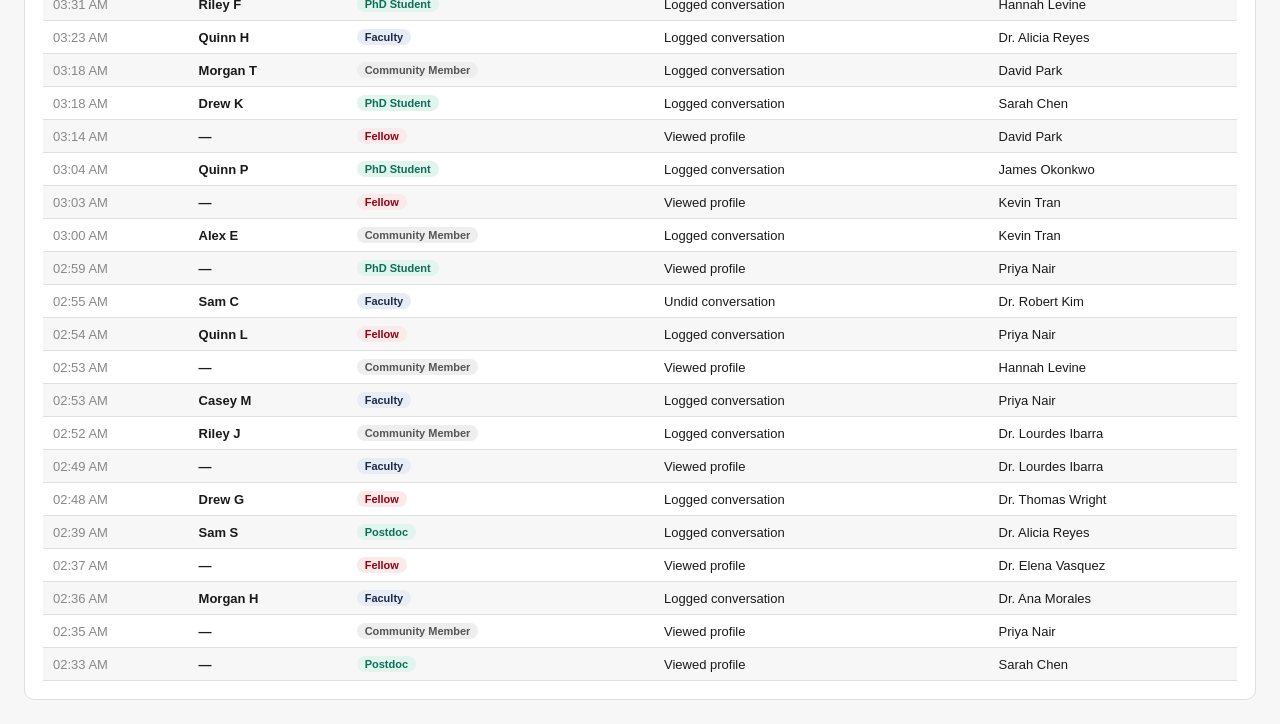
==== commit a360c958: "Add files via upload" ====
--- a/admin.html
+++ b/admin.html
@@ -196,6 +196,17 @@
       <div id="users-by-program"></div>
     </div>
   </div>
+  <!-- TRAINING PIPELINE (CCSG: Inclusive Pipeline aim) -->
+  <div class="card" style="margin-bottom:20px;">
+    <div class="card-title">Training pipeline — participation by career stage</div>
+    <p style="font-size:13px;color:var(--mid);margin-bottom:14px;">Undergraduate through faculty, in pipeline order — evidence for the Inclusive Pipeline aim.</p>
+    <div id="pipeline-funnel"></div>
+    <div style="display:flex;gap:28px;margin-top:16px;padding-top:14px;border-top:1px solid var(--border);">
+      <div><span style="font-size:20px;font-weight:700;color:var(--cardinal)" id="pipeline-mentor">—</span> <span style="font-size:13px;color:var(--mid)">Mentor Match pairs (trainee ↔ faculty)</span></div>
+      <div><span style="font-size:20px;font-weight:700;color:var(--cardinal)" id="pipeline-peer">—</span> <span style="font-size:13px;color:var(--mid)">Near-Peer pairs (undergrad/master's ↔ PhD/postdoc)</span></div>
+    </div>
+  </div>
+
   <div class="card">
     <div class="card-title">All registered users</div>
     <table class="data-table">
@@ -237,12 +248,23 @@
   </div>
 
   <!-- ROLE INTERACTION MATRIX -->
-  <div class="card">
+  <div class="card" style="margin-bottom:20px;">
     <div class="card-title">Role interaction matrix — who talked to whom</div>
     <p style="font-size:13px;color:var(--mid);margin-bottom:14px;">Rows = viewer role · Columns = profile viewed role · Numbers = conversation count</p>
     <div class="matrix-wrap">
       <table class="role-matrix" id="role-matrix"></table>
     </div>
+  </div>
+
+  <!-- PROGRAM INTERACTION MATRIX (CCSG: cross-program / transdisciplinary mixing) -->
+  <div class="card">
+    <div class="card-title">Program interaction matrix — cross-program mixing</div>
+    <p style="font-size:13px;color:var(--mid);margin-bottom:6px;">Rows = viewer's program · Columns = program of the profile viewed · Numbers = conversation count. Programs are inferred from self-reported text via keyword matching — tune <code>PROGRAM_KEYWORDS</code> in this file if it misclassifies your program names.</p>
+    <p style="font-size:13px;color:var(--mid);margin-bottom:14px;"><strong>Cross-program conversations: <span id="cross-program-stat" style="color:var(--cardinal);font-weight:700">—</span></strong> of conversations where both sides' programs are known — the number CCSG renewal reviewers care about most from this event.</p>
+    <div class="matrix-wrap">
+      <table class="role-matrix" id="program-matrix"></table>
+    </div>
+    <p id="program-matrix-legend" style="font-size:11px;color:var(--lt);margin-top:10px;"></p>
   </div>
 </div>
 
@@ -292,16 +314,35 @@
   <div class="alert-info">
     Survey is sent to matched Coffee Consult participants after their meeting (by Nov 1) via Qualtrics. Responses sync here automatically every hour once <code>syncQualtrics</code> is configured in Code.gs — see the README's "Post-event survey — Qualtrics" section.
   </div>
-  <div class="grid-3">
+  <div class="grid-4">
     <div class="card"><div class="stat-num" id="survey-responses">—</div><div class="stat-label">Survey responses</div></div>
     <div class="card"><div class="stat-num" id="survey-continued">—</div><div class="stat-label">Want to continue</div><div class="stat-sub">% of respondents</div></div>
     <div class="card"><div class="stat-num" id="survey-useful">—</div><div class="stat-label">Avg usefulness score</div><div class="stat-sub">Out of 5</div></div>
-  </div>
-  <div class="card">
+    <div class="card"><div class="stat-num" id="survey-resource">—</div><div class="stat-label">Learned about a Shared Resource</div><div class="stat-sub">% of respondents</div></div>
+  </div>
+  <div class="card" style="margin-bottom:20px;">
     <div class="card-title">Survey responses</div>
     <table class="data-table">
-      <thead><tr><th>Name</th><th>Role</th><th>Meeting happened?</th><th>Usefulness (1-5)</th><th>Continue?</th><th>Most useful aspect</th></tr></thead>
-      <tbody id="survey-body"><tr><td colspan="6" style="text-align:center;padding:20px;color:var(--lt)">No responses yet</td></tr></tbody>
+      <thead><tr><th>Name</th><th>Role</th><th>Meeting happened?</th><th>Usefulness (1-5)</th><th>Continue?</th><th>Most useful aspect</th><th>Shared Resource</th></tr></thead>
+      <tbody id="survey-body"><tr><td colspan="7" style="text-align:center;padding:20px;color:var(--lt)">No responses yet</td></tr></tbody>
+    </table>
+  </div>
+
+  <!-- DOWNSTREAM IMPACT (CCSG: 6-12 month longitudinal follow-up) -->
+  <div class="alert-info">
+    <strong>Downstream impact.</strong> A separate, short follow-up survey sent 6–12 months after the event, asking whether a CRD connection led anywhere. This is the number CCSG renewal reviewers weigh most heavily — it shows the event converts into research output, not just attendance. Configure <code>QUALTRICS_FOLLOWUP</code> in Code.gs — see the README's "Post-event survey — Qualtrics" section.
+  </div>
+  <div class="grid-4">
+    <div class="card"><div class="stat-num" id="outcome-responses">—</div><div class="stat-label">Follow-up responses</div></div>
+    <div class="card"><div class="stat-num" id="outcome-grants">—</div><div class="stat-label">Grants submitted</div><div class="stat-sub">Traced to a CRD connection</div></div>
+    <div class="card"><div class="stat-num" id="outcome-pubs">—</div><div class="stat-label">Publications co-authored</div></div>
+    <div class="card"><div class="stat-num" id="outcome-ongoing">—</div><div class="stat-label">Ongoing collaborations</div></div>
+  </div>
+  <div class="card">
+    <div class="card-title">Follow-up responses</div>
+    <table class="data-table">
+      <thead><tr><th>Name</th><th>Role</th><th>Connection</th><th>Grant?</th><th>Publication?</th><th>Shared Resource?</th><th>Ongoing?</th><th>Details</th></tr></thead>
+      <tbody id="outcomes-body"><tr><td colspan="8" style="text-align:center;padding:20px;color:var(--lt)">No responses yet</td></tr></tbody>
     </table>
   </div>
 </div>
@@ -329,7 +370,7 @@
 ];
 
 // ── STATE ──────────────────────────────────────
-let DATA = { users:[], convos:[], coffee:[], views:[], survey:[] };
+let DATA = { users:[], convos:[], coffee:[], views:[], survey:[], outcomes:[] };
 let currentLayer = 'views';
 let participantMap = {}; // id -> participant object from main sheet
 
@@ -377,6 +418,7 @@
     if (json.coffee) DATA.coffee = json.coffee;
     if (json.views)  DATA.views  = json.views;
     if (json.survey) DATA.survey = json.survey;
+    if (json.outcomes) DATA.outcomes = json.outcomes;
   } catch(e) {
     console.warn('Tracking data load failed:', e);
     DATA = getMockData();
@@ -507,12 +549,108 @@
           <td style="color:var(--lt);font-size:12px">${formatTime(u.timestamp)}</td>
         </tr>`;
       }).join('');
+
+  renderPipeline();
+}
+
+// Career-stage order for the Inclusive Pipeline funnel (excludes
+// Community Member / Staff — not part of the academic/clinical pipeline).
+const PIPELINE_ORDER = ["Undergraduate Student","Master's Student","PhD Student","Postdoctoral Fellow","Clinical Fellow / Resident","Faculty"];
+
+function renderPipeline() {
+  const byRole = groupBy(DATA.users, 'role');
+  const maxCount = Math.max(1, ...PIPELINE_ORDER.map(r => (byRole[r]||[]).length));
+  document.getElementById('pipeline-funnel').innerHTML = PIPELINE_ORDER.map(role => {
+    const count = (byRole[role]||[]).length;
+    return `<div class="bar-row">
+      <div class="bar-label">${role}</div>
+      <div class="bar-track"><div class="bar-fill" style="width:${Math.round(count/maxCount*100)}%"></div></div>
+      <div class="bar-count">${count}</div>
+    </div>`;
+  }).join('');
+
+  const net = getNetCoffee();
+  document.getElementById('pipeline-mentor').textContent = net.filter(c=>c.track_id==='mentor').length;
+  document.getElementById('pipeline-peer').textContent = net.filter(c=>c.track_id==='peer').length;
 }
 
 // ── HEATMAP ────────────────────────────────────
 function renderHeatmap() {
   renderFloorMap();
   renderRoleMatrix();
+  renderProgramMatrix();
+}
+
+// ── PROGRAM MIXING (CCSG: transdisciplinary / cross-program evidence) ──
+// Free-text program/department strings get bucketed into the 7 canonical
+// CCSG research programs via keyword matching. Tune these lists if your
+// program names or common self-entered variants differ.
+const PROGRAM_KEYWORDS = [
+  ['Tumor Microenvironment (TIME)', ['microenvironment','immunology','immuno']],
+  ['Genomic & Epigenomic Regulation (ERC)', ['genomic','epigenomic','genetics','cbg','cancer biology']],
+  ['Translational & Clinical Sciences (TACS)', ['translational','clinical','oncology fellowship','hematology','surgical oncology','radiation oncology','pathology','tacs']],
+  ['Cancer Epidemiology (CE)', ['epidemiology']],
+  ['Cancer Control Research (CCR)', ['cancer control','prevention','behavior','public health','pphs']],
+  ['Community Outreach & Engagement (COE)', ['community','outreach','advocate','csac','coe']],
+  ['Education & Training (CRTEC)', ['crtec','education','training']]
+];
+function mapToCanonicalProgram(raw) {
+  const s = (raw || '').toLowerCase();
+  if (!s.trim()) return 'Unspecified';
+  for (const [canon, keys] of PROGRAM_KEYWORDS) {
+    if (keys.some(k => s.includes(k))) return canon;
+  }
+  return 'Other';
+}
+function shortProg(p) {
+  const m = p.match(/\(([^)]+)\)$/);
+  return m ? m[1] : p;
+}
+
+function renderProgramMatrix() {
+  const activeConvos = DATA.convos.filter(c=>c.status!=='undone');
+  const table = document.getElementById('program-matrix');
+  if (activeConvos.length === 0) {
+    table.innerHTML = '<tr><td style="padding:20px;color:var(--lt);text-align:center">No conversation data yet</td></tr>';
+    document.getElementById('cross-program-stat').textContent = '—';
+    return;
+  }
+
+  const rows = activeConvos.map(c => ({
+    v: mapToCanonicalProgram(c.viewer_program),
+    p: mapToCanonicalProgram(c.participant_program)
+  }));
+  const order = (CONFIG.research_programs || []).concat(['Other','Unspecified']);
+  const programs = [...new Set(rows.flatMap(r=>[r.v,r.p]))].sort((a,b)=>order.indexOf(a)-order.indexOf(b));
+
+  const matrix = {};
+  rows.forEach(r => { const key = r.v+'|'+r.p; matrix[key] = (matrix[key]||0)+1; });
+  const maxVal = Math.max(1, ...Object.values(matrix));
+
+  const known = rows.filter(r => r.v !== 'Unspecified' && r.p !== 'Unspecified');
+  const cross = known.filter(r => r.v !== r.p);
+  document.getElementById('cross-program-stat').textContent =
+    known.length > 0 ? Math.round(cross.length/known.length*100) + '%' : '—';
+
+  table.innerHTML =
+    `<tr><th class="row-header">Viewer →</th>${programs.map(p=>`<th class="col-header" title="${p}">${shortProg(p)}</th>`).join('')}</tr>` +
+    programs.map(v => `<tr>
+      <th class="row-header" title="${v}">${shortProg(v)}</th>
+      ${programs.map(p => {
+        const val = matrix[v+'|'+p] || 0;
+        const bg = heatColor(val, maxVal);
+        const tc = heatTextColor(val, maxVal);
+        return `<td style="background:${bg};color:${tc}">${val||''}</td>`;
+      }).join('')}
+    </tr>`).join('');
+
+  const legendEl = document.getElementById('program-matrix-legend');
+  if (legendEl) {
+    legendEl.textContent = programs
+      .filter(p => p !== 'Other' && p !== 'Unspecified')
+      .map(p => `${shortProg(p)} = ${p.replace(/ \([^)]+\)$/,'')}`)
+      .join('  ·  ');
+  }
 }
 
 function setLayer(layer, btn) {
@@ -762,9 +900,12 @@
   const scores = s.map(r=>parseFloat(r.meeting_useful)).filter(n=>!isNaN(n));
   document.getElementById('survey-useful').textContent =
     scores.length > 0 ? (scores.reduce((a,b)=>a+b,0)/scores.length).toFixed(1) : '—';
+  const learnedResource = s.filter(r=>r.shared_resource_learned==='Yes').length;
+  document.getElementById('survey-resource').textContent =
+    s.length > 0 ? Math.round(learnedResource/s.length*100) + '%' : '—';
 
   document.getElementById('survey-body').innerHTML = s.length === 0
-    ? '<tr><td colspan="6" style="text-align:center;padding:20px;color:var(--lt)">No responses yet</td></tr>'
+    ? '<tr><td colspan="7" style="text-align:center;padding:20px;color:var(--lt)">No responses yet</td></tr>'
     : s.map(r=>`<tr>
         <td>${r.name||'—'}</td>
         <td>${roleBadge(r.role)}</td>
@@ -772,6 +913,31 @@
         <td style="text-align:center">${r.meeting_useful||'—'}</td>
         <td>${r.continue_collaboration||'—'}</td>
         <td style="font-size:12px;color:var(--mid)">${r.most_useful||'—'}</td>
+        <td style="font-size:12px;color:var(--mid)">${r.shared_resource_learned==='Yes' ? (r.shared_resource_which||'Yes') : '—'}</td>
+      </tr>`).join('');
+
+  renderOutcomes();
+}
+
+// ── DOWNSTREAM IMPACT (6-12 month follow-up) ────
+function renderOutcomes() {
+  const o = DATA.outcomes;
+  document.getElementById('outcome-responses').textContent = o.length;
+  document.getElementById('outcome-grants').textContent = o.filter(r=>r.grant_submitted==='Yes').length;
+  document.getElementById('outcome-pubs').textContent = o.filter(r=>r.publication_coauthored==='Yes').length;
+  document.getElementById('outcome-ongoing').textContent = o.filter(r=>r.ongoing_collaboration==='Yes').length;
+
+  document.getElementById('outcomes-body').innerHTML = o.length === 0
+    ? '<tr><td colspan="8" style="text-align:center;padding:20px;color:var(--lt)">No responses yet</td></tr>'
+    : o.map(r=>`<tr>
+        <td>${r.name||'—'}</td>
+        <td>${roleBadge(r.role)}</td>
+        <td style="font-size:12px;color:var(--mid)">${r.connection_partner||'—'}</td>
+        <td>${r.grant_submitted||'—'}</td>
+        <td>${r.publication_coauthored||'—'}</td>
+        <td>${r.shared_resource_used||'—'}</td>
+        <td>${r.ongoing_collaboration||'—'}</td>
+        <td style="font-size:12px;color:var(--mid)">${r.details||'—'}</td>
       </tr>`).join('');
 }
 
@@ -830,13 +996,28 @@
   const useful = [5,4,5,5,4,5,3,5,4,4,5,4];
   const cont = ['Yes','Yes','Yes','Yes','No','Yes','No','Yes','Yes','Yes','Yes','Yes'];
   const most = ['Career advice from a clinician','Understanding the clinical side','Great methods discussion','Learning what bench researchers need','Scheduling was hard','Talking through grad school','Interesting but off-topic','Learned about grad programs','Perspective on survivorship','New collaboration idea','Mentorship on grants','Near-peer advice'];
+  const learnedResource = ['Yes','No','Yes','Yes','No','No','No','Yes','No','Yes','Yes','No'];
+  const whichResource = ['Biostatistics Core','','Genomics Core','Translational Pathology Core','','','','Biostatistics Core','','Genomics Core','Biostatistics Core',''];
   const survey = surveyNames.map((n,i)=>({
     name:n, role:surveyRoles[i], meeting_happened:'Yes',
     meeting_useful:useful[i], continue_collaboration:cont[i], most_useful:most[i],
+    shared_resource_learned:learnedResource[i], shared_resource_which:whichResource[i],
     timestamp:new Date(Date.now()-Math.random()*20*86400000).toISOString()
   }));
 
-  return { users, convos, coffee, views, survey };
+  const outcomeNames = ['Sarah Chen','Priya Nair','James Okonkwo','Miguel Santos','Tyler Nguyen'];
+  const outcomeRoles = ['PhD Student','PhD Student','PhD Student','Postdoctoral Fellow','Postdoctoral Fellow'];
+  const outcomes = outcomeNames.map((n,i)=>({
+    name:n, role:outcomeRoles[i], connection_partner:['Dr. Alicia Reyes','David Park','Dr. Alicia Reyes','Kevin Tran','Hannah Levine'][i],
+    grant_submitted:['Yes','No','No','No','Yes'][i],
+    publication_coauthored:['No','Yes','No','No','No'][i],
+    shared_resource_used:['No','No','No','Yes','No'][i],
+    ongoing_collaboration:['Yes','Yes','No','Yes','Yes'][i],
+    details:['Submitted an R38 supplement together','Co-authored a methods paper','','Used the Biostatistics Core for a joint analysis','Monthly check-ins on a shared project'][i],
+    timestamp:new Date(Date.now()-Math.random()*200*86400000).toISOString()
+  }));
+
+  return { users, convos, coffee, views, survey, outcomes };
 }
 
 // ── HELPERS ────────────────────────────────────
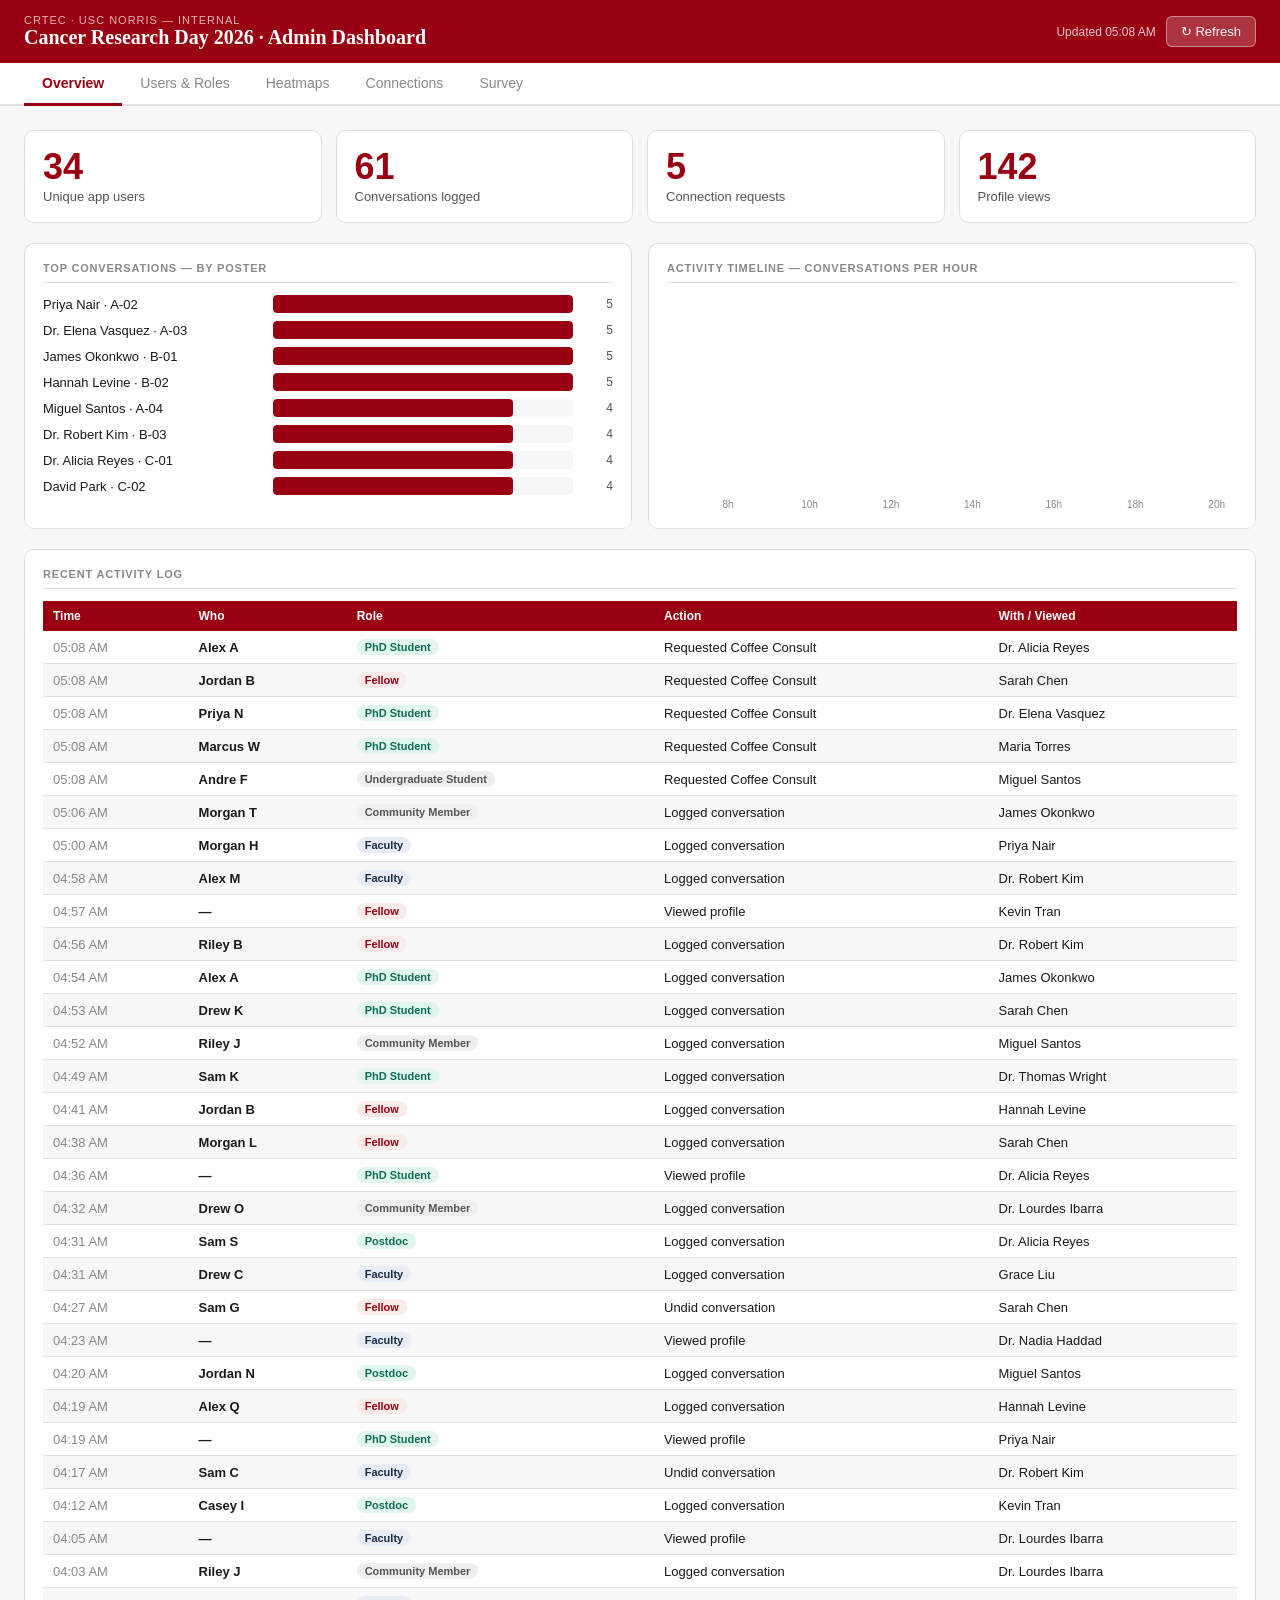
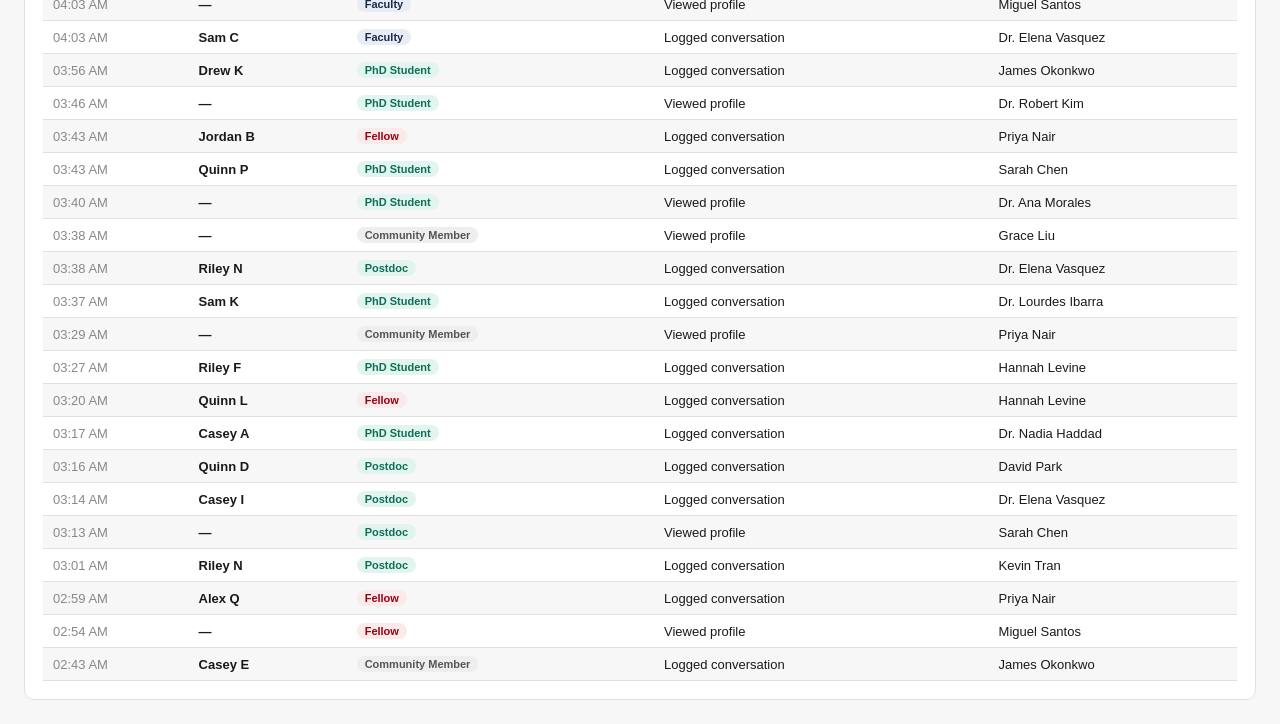
==== commit 10eefd6f: "Rename admin (1).html to admin.html" ====
--- a/admin.html
+++ b/admin.html
@@ -202,8 +202,7 @@
     <p style="font-size:13px;color:var(--mid);margin-bottom:14px;">Undergraduate through faculty, in pipeline order — evidence for the Inclusive Pipeline aim.</p>
     <div id="pipeline-funnel"></div>
     <div style="display:flex;gap:28px;margin-top:16px;padding-top:14px;border-top:1px solid var(--border);">
-      <div><span style="font-size:20px;font-weight:700;color:var(--cardinal)" id="pipeline-mentor">—</span> <span style="font-size:13px;color:var(--mid)">Mentor Match pairs (trainee ↔ faculty)</span></div>
-      <div><span style="font-size:20px;font-weight:700;color:var(--cardinal)" id="pipeline-peer">—</span> <span style="font-size:13px;color:var(--mid)">Near-Peer pairs (undergrad/master's ↔ PhD/postdoc)</span></div>
+      <div><span style="font-size:20px;font-weight:700;color:var(--cardinal)" id="pipeline-coffee">—</span> <span style="font-size:13px;color:var(--mid)">Coffee Consult pairs (clinical ↔ research trainee)</span></div>
     </div>
   </div>
 
@@ -570,8 +569,7 @@
   }).join('');
 
   const net = getNetCoffee();
-  document.getElementById('pipeline-mentor').textContent = net.filter(c=>c.track_id==='mentor').length;
-  document.getElementById('pipeline-peer').textContent = net.filter(c=>c.track_id==='peer').length;
+  document.getElementById('pipeline-coffee').textContent = net.filter(c=>c.track_id==='coffee').length;
 }
 
 // ── HEATMAP ────────────────────────────────────
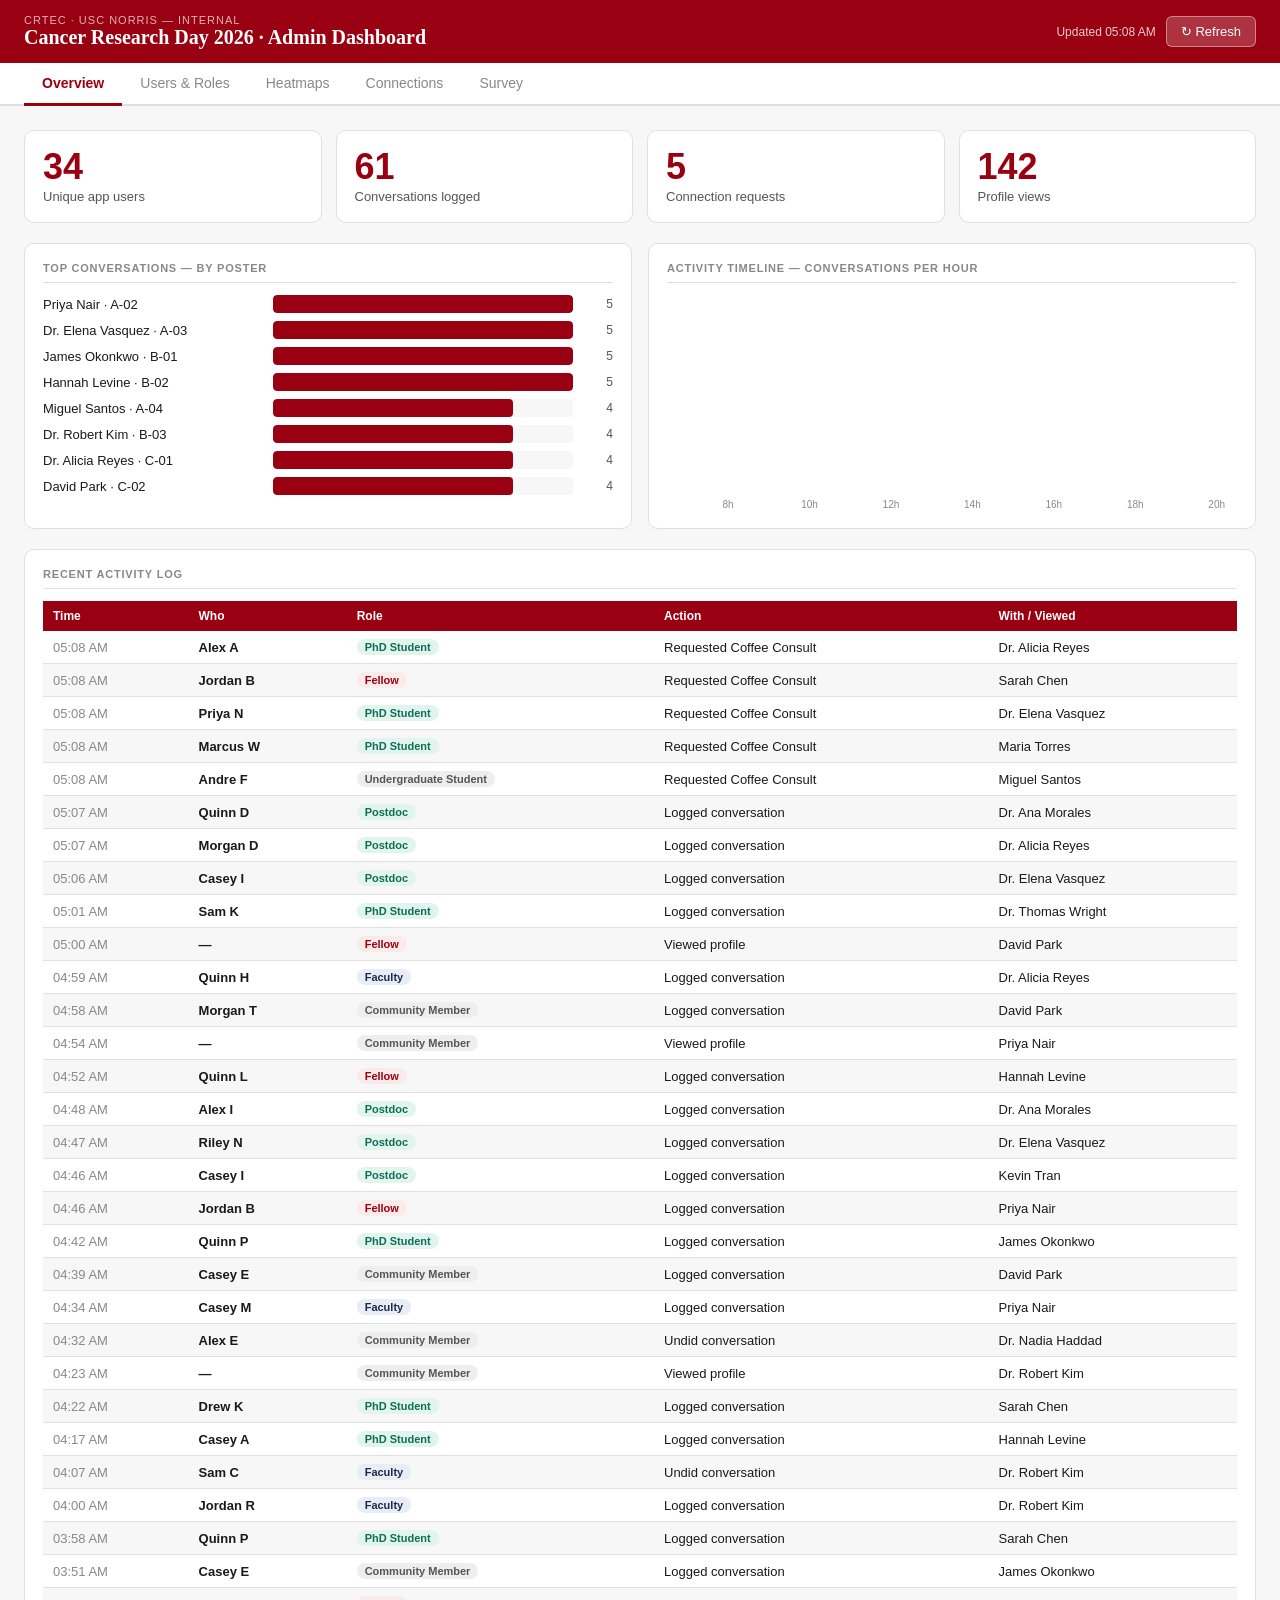
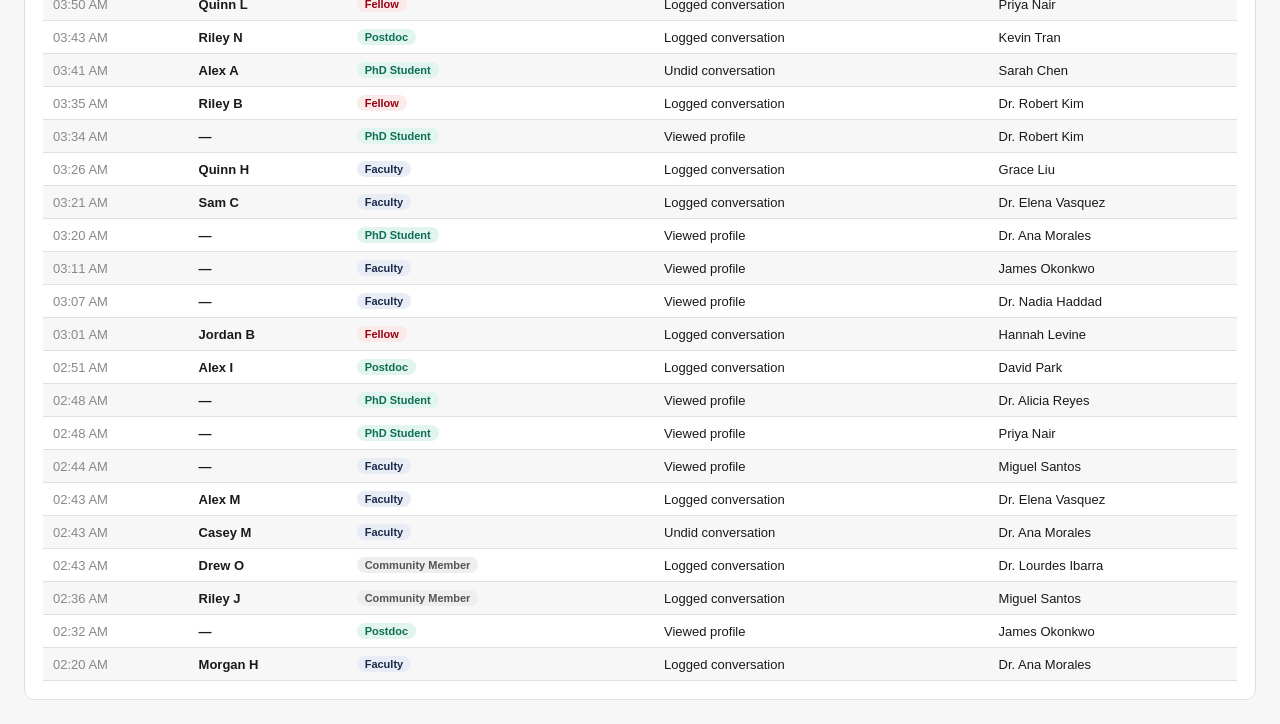
==== commit a4cb0db4: "Add files via upload" ====
--- a/admin.html
+++ b/admin.html
@@ -196,16 +196,6 @@
       <div id="users-by-program"></div>
     </div>
   </div>
-  <!-- TRAINING PIPELINE (CCSG: Inclusive Pipeline aim) -->
-  <div class="card" style="margin-bottom:20px;">
-    <div class="card-title">Training pipeline — participation by career stage</div>
-    <p style="font-size:13px;color:var(--mid);margin-bottom:14px;">Undergraduate through faculty, in pipeline order — evidence for the Inclusive Pipeline aim.</p>
-    <div id="pipeline-funnel"></div>
-    <div style="display:flex;gap:28px;margin-top:16px;padding-top:14px;border-top:1px solid var(--border);">
-      <div><span style="font-size:20px;font-weight:700;color:var(--cardinal)" id="pipeline-coffee">—</span> <span style="font-size:13px;color:var(--mid)">Coffee Consult pairs (clinical ↔ research trainee)</span></div>
-    </div>
-  </div>
-
   <div class="card">
     <div class="card-title">All registered users</div>
     <table class="data-table">
@@ -247,23 +237,12 @@
   </div>
 
   <!-- ROLE INTERACTION MATRIX -->
-  <div class="card" style="margin-bottom:20px;">
+  <div class="card">
     <div class="card-title">Role interaction matrix — who talked to whom</div>
     <p style="font-size:13px;color:var(--mid);margin-bottom:14px;">Rows = viewer role · Columns = profile viewed role · Numbers = conversation count</p>
     <div class="matrix-wrap">
       <table class="role-matrix" id="role-matrix"></table>
     </div>
-  </div>
-
-  <!-- PROGRAM INTERACTION MATRIX (CCSG: cross-program / transdisciplinary mixing) -->
-  <div class="card">
-    <div class="card-title">Program interaction matrix — cross-program mixing</div>
-    <p style="font-size:13px;color:var(--mid);margin-bottom:6px;">Rows = viewer's program · Columns = program of the profile viewed · Numbers = conversation count. Programs are inferred from self-reported text via keyword matching — tune <code>PROGRAM_KEYWORDS</code> in this file if it misclassifies your program names.</p>
-    <p style="font-size:13px;color:var(--mid);margin-bottom:14px;"><strong>Cross-program conversations: <span id="cross-program-stat" style="color:var(--cardinal);font-weight:700">—</span></strong> of conversations where both sides' programs are known — the number CCSG renewal reviewers care about most from this event.</p>
-    <div class="matrix-wrap">
-      <table class="role-matrix" id="program-matrix"></table>
-    </div>
-    <p id="program-matrix-legend" style="font-size:11px;color:var(--lt);margin-top:10px;"></p>
   </div>
 </div>
 
@@ -311,37 +290,18 @@
 <!-- SURVEY TAB -->
 <div id="tab-survey" class="page">
   <div class="alert-info">
-    Survey is sent to matched Coffee Consult participants after their meeting (by Nov 1) via Qualtrics. Responses sync here automatically every hour once <code>syncQualtrics</code> is configured in Code.gs — see the README's "Post-event survey — Qualtrics" section.
-  </div>
-  <div class="grid-4">
+    Survey is sent to matched Coffee Consult participants after their meeting (by Nov 1). Send the survey link via CRTEC email. Responses appear here automatically once the Apps Script endpoint is connected.
+  </div>
+  <div class="grid-3">
     <div class="card"><div class="stat-num" id="survey-responses">—</div><div class="stat-label">Survey responses</div></div>
     <div class="card"><div class="stat-num" id="survey-continued">—</div><div class="stat-label">Want to continue</div><div class="stat-sub">% of respondents</div></div>
     <div class="card"><div class="stat-num" id="survey-useful">—</div><div class="stat-label">Avg usefulness score</div><div class="stat-sub">Out of 5</div></div>
-    <div class="card"><div class="stat-num" id="survey-resource">—</div><div class="stat-label">Learned about a Shared Resource</div><div class="stat-sub">% of respondents</div></div>
-  </div>
-  <div class="card" style="margin-bottom:20px;">
+  </div>
+  <div class="card">
     <div class="card-title">Survey responses</div>
     <table class="data-table">
-      <thead><tr><th>Name</th><th>Role</th><th>Meeting happened?</th><th>Usefulness (1-5)</th><th>Continue?</th><th>Most useful aspect</th><th>Shared Resource</th></tr></thead>
-      <tbody id="survey-body"><tr><td colspan="7" style="text-align:center;padding:20px;color:var(--lt)">No responses yet</td></tr></tbody>
-    </table>
-  </div>
-
-  <!-- DOWNSTREAM IMPACT (CCSG: 6-12 month longitudinal follow-up) -->
-  <div class="alert-info">
-    <strong>Downstream impact.</strong> A separate, short follow-up survey sent 6–12 months after the event, asking whether a CRD connection led anywhere. This is the number CCSG renewal reviewers weigh most heavily — it shows the event converts into research output, not just attendance. Configure <code>QUALTRICS_FOLLOWUP</code> in Code.gs — see the README's "Post-event survey — Qualtrics" section.
-  </div>
-  <div class="grid-4">
-    <div class="card"><div class="stat-num" id="outcome-responses">—</div><div class="stat-label">Follow-up responses</div></div>
-    <div class="card"><div class="stat-num" id="outcome-grants">—</div><div class="stat-label">Grants submitted</div><div class="stat-sub">Traced to a CRD connection</div></div>
-    <div class="card"><div class="stat-num" id="outcome-pubs">—</div><div class="stat-label">Publications co-authored</div></div>
-    <div class="card"><div class="stat-num" id="outcome-ongoing">—</div><div class="stat-label">Ongoing collaborations</div></div>
-  </div>
-  <div class="card">
-    <div class="card-title">Follow-up responses</div>
-    <table class="data-table">
-      <thead><tr><th>Name</th><th>Role</th><th>Connection</th><th>Grant?</th><th>Publication?</th><th>Shared Resource?</th><th>Ongoing?</th><th>Details</th></tr></thead>
-      <tbody id="outcomes-body"><tr><td colspan="8" style="text-align:center;padding:20px;color:var(--lt)">No responses yet</td></tr></tbody>
+      <thead><tr><th>Name</th><th>Role</th><th>Meeting happened?</th><th>Usefulness (1-5)</th><th>Continue?</th><th>Most useful aspect</th></tr></thead>
+      <tbody id="survey-body"><tr><td colspan="6" style="text-align:center;padding:20px;color:var(--lt)">No responses yet</td></tr></tbody>
     </table>
   </div>
 </div>
@@ -369,7 +329,7 @@
 ];
 
 // ── STATE ──────────────────────────────────────
-let DATA = { users:[], convos:[], coffee:[], views:[], survey:[], outcomes:[] };
+let DATA = { users:[], convos:[], coffee:[], views:[], survey:[] };
 let currentLayer = 'views';
 let participantMap = {}; // id -> participant object from main sheet
 
@@ -417,7 +377,6 @@
     if (json.coffee) DATA.coffee = json.coffee;
     if (json.views)  DATA.views  = json.views;
     if (json.survey) DATA.survey = json.survey;
-    if (json.outcomes) DATA.outcomes = json.outcomes;
   } catch(e) {
     console.warn('Tracking data load failed:', e);
     DATA = getMockData();
@@ -548,107 +507,12 @@
           <td style="color:var(--lt);font-size:12px">${formatTime(u.timestamp)}</td>
         </tr>`;
       }).join('');
-
-  renderPipeline();
-}
-
-// Career-stage order for the Inclusive Pipeline funnel (excludes
-// Community Member / Staff — not part of the academic/clinical pipeline).
-const PIPELINE_ORDER = ["Undergraduate Student","Master's Student","PhD Student","Postdoctoral Fellow","Clinical Fellow / Resident","Faculty"];
-
-function renderPipeline() {
-  const byRole = groupBy(DATA.users, 'role');
-  const maxCount = Math.max(1, ...PIPELINE_ORDER.map(r => (byRole[r]||[]).length));
-  document.getElementById('pipeline-funnel').innerHTML = PIPELINE_ORDER.map(role => {
-    const count = (byRole[role]||[]).length;
-    return `<div class="bar-row">
-      <div class="bar-label">${role}</div>
-      <div class="bar-track"><div class="bar-fill" style="width:${Math.round(count/maxCount*100)}%"></div></div>
-      <div class="bar-count">${count}</div>
-    </div>`;
-  }).join('');
-
-  const net = getNetCoffee();
-  document.getElementById('pipeline-coffee').textContent = net.filter(c=>c.track_id==='coffee').length;
 }
 
 // ── HEATMAP ────────────────────────────────────
 function renderHeatmap() {
   renderFloorMap();
   renderRoleMatrix();
-  renderProgramMatrix();
-}
-
-// ── PROGRAM MIXING (CCSG: transdisciplinary / cross-program evidence) ──
-// Free-text program/department strings get bucketed into the 7 canonical
-// CCSG research programs via keyword matching. Tune these lists if your
-// program names or common self-entered variants differ.
-const PROGRAM_KEYWORDS = [
-  ['Tumor Microenvironment (TIME)', ['microenvironment','immunology','immuno']],
-  ['Genomic & Epigenomic Regulation (ERC)', ['genomic','epigenomic','genetics','cbg','cancer biology']],
-  ['Translational & Clinical Sciences (TACS)', ['translational','clinical','oncology fellowship','hematology','surgical oncology','radiation oncology','pathology','tacs']],
-  ['Cancer Epidemiology (CE)', ['epidemiology']],
-  ['Cancer Control Research (CCR)', ['cancer control','prevention','behavior','public health','pphs']],
-  ['Community Outreach & Engagement (COE)', ['community','outreach','advocate','csac','coe']],
-  ['Education & Training (CRTEC)', ['crtec','education','training']]
-];
-function mapToCanonicalProgram(raw) {
-  const s = (raw || '').toLowerCase();
-  if (!s.trim()) return 'Unspecified';
-  for (const [canon, keys] of PROGRAM_KEYWORDS) {
-    if (keys.some(k => s.includes(k))) return canon;
-  }
-  return 'Other';
-}
-function shortProg(p) {
-  const m = p.match(/\(([^)]+)\)$/);
-  return m ? m[1] : p;
-}
-
-function renderProgramMatrix() {
-  const activeConvos = DATA.convos.filter(c=>c.status!=='undone');
-  const table = document.getElementById('program-matrix');
-  if (activeConvos.length === 0) {
-    table.innerHTML = '<tr><td style="padding:20px;color:var(--lt);text-align:center">No conversation data yet</td></tr>';
-    document.getElementById('cross-program-stat').textContent = '—';
-    return;
-  }
-
-  const rows = activeConvos.map(c => ({
-    v: mapToCanonicalProgram(c.viewer_program),
-    p: mapToCanonicalProgram(c.participant_program)
-  }));
-  const order = (CONFIG.research_programs || []).concat(['Other','Unspecified']);
-  const programs = [...new Set(rows.flatMap(r=>[r.v,r.p]))].sort((a,b)=>order.indexOf(a)-order.indexOf(b));
-
-  const matrix = {};
-  rows.forEach(r => { const key = r.v+'|'+r.p; matrix[key] = (matrix[key]||0)+1; });
-  const maxVal = Math.max(1, ...Object.values(matrix));
-
-  const known = rows.filter(r => r.v !== 'Unspecified' && r.p !== 'Unspecified');
-  const cross = known.filter(r => r.v !== r.p);
-  document.getElementById('cross-program-stat').textContent =
-    known.length > 0 ? Math.round(cross.length/known.length*100) + '%' : '—';
-
-  table.innerHTML =
-    `<tr><th class="row-header">Viewer →</th>${programs.map(p=>`<th class="col-header" title="${p}">${shortProg(p)}</th>`).join('')}</tr>` +
-    programs.map(v => `<tr>
-      <th class="row-header" title="${v}">${shortProg(v)}</th>
-      ${programs.map(p => {
-        const val = matrix[v+'|'+p] || 0;
-        const bg = heatColor(val, maxVal);
-        const tc = heatTextColor(val, maxVal);
-        return `<td style="background:${bg};color:${tc}">${val||''}</td>`;
-      }).join('')}
-    </tr>`).join('');
-
-  const legendEl = document.getElementById('program-matrix-legend');
-  if (legendEl) {
-    legendEl.textContent = programs
-      .filter(p => p !== 'Other' && p !== 'Unspecified')
-      .map(p => `${shortProg(p)} = ${p.replace(/ \([^)]+\)$/,'')}`)
-      .join('  ·  ');
-  }
 }
 
 function setLayer(layer, btn) {
@@ -898,12 +762,9 @@
   const scores = s.map(r=>parseFloat(r.meeting_useful)).filter(n=>!isNaN(n));
   document.getElementById('survey-useful').textContent =
     scores.length > 0 ? (scores.reduce((a,b)=>a+b,0)/scores.length).toFixed(1) : '—';
-  const learnedResource = s.filter(r=>r.shared_resource_learned==='Yes').length;
-  document.getElementById('survey-resource').textContent =
-    s.length > 0 ? Math.round(learnedResource/s.length*100) + '%' : '—';
 
   document.getElementById('survey-body').innerHTML = s.length === 0
-    ? '<tr><td colspan="7" style="text-align:center;padding:20px;color:var(--lt)">No responses yet</td></tr>'
+    ? '<tr><td colspan="6" style="text-align:center;padding:20px;color:var(--lt)">No responses yet</td></tr>'
     : s.map(r=>`<tr>
         <td>${r.name||'—'}</td>
         <td>${roleBadge(r.role)}</td>
@@ -911,31 +772,6 @@
         <td style="text-align:center">${r.meeting_useful||'—'}</td>
         <td>${r.continue_collaboration||'—'}</td>
         <td style="font-size:12px;color:var(--mid)">${r.most_useful||'—'}</td>
-        <td style="font-size:12px;color:var(--mid)">${r.shared_resource_learned==='Yes' ? (r.shared_resource_which||'Yes') : '—'}</td>
-      </tr>`).join('');
-
-  renderOutcomes();
-}
-
-// ── DOWNSTREAM IMPACT (6-12 month follow-up) ────
-function renderOutcomes() {
-  const o = DATA.outcomes;
-  document.getElementById('outcome-responses').textContent = o.length;
-  document.getElementById('outcome-grants').textContent = o.filter(r=>r.grant_submitted==='Yes').length;
-  document.getElementById('outcome-pubs').textContent = o.filter(r=>r.publication_coauthored==='Yes').length;
-  document.getElementById('outcome-ongoing').textContent = o.filter(r=>r.ongoing_collaboration==='Yes').length;
-
-  document.getElementById('outcomes-body').innerHTML = o.length === 0
-    ? '<tr><td colspan="8" style="text-align:center;padding:20px;color:var(--lt)">No responses yet</td></tr>'
-    : o.map(r=>`<tr>
-        <td>${r.name||'—'}</td>
-        <td>${roleBadge(r.role)}</td>
-        <td style="font-size:12px;color:var(--mid)">${r.connection_partner||'—'}</td>
-        <td>${r.grant_submitted||'—'}</td>
-        <td>${r.publication_coauthored||'—'}</td>
-        <td>${r.shared_resource_used||'—'}</td>
-        <td>${r.ongoing_collaboration||'—'}</td>
-        <td style="font-size:12px;color:var(--mid)">${r.details||'—'}</td>
       </tr>`).join('');
 }
 
@@ -994,28 +830,13 @@
   const useful = [5,4,5,5,4,5,3,5,4,4,5,4];
   const cont = ['Yes','Yes','Yes','Yes','No','Yes','No','Yes','Yes','Yes','Yes','Yes'];
   const most = ['Career advice from a clinician','Understanding the clinical side','Great methods discussion','Learning what bench researchers need','Scheduling was hard','Talking through grad school','Interesting but off-topic','Learned about grad programs','Perspective on survivorship','New collaboration idea','Mentorship on grants','Near-peer advice'];
-  const learnedResource = ['Yes','No','Yes','Yes','No','No','No','Yes','No','Yes','Yes','No'];
-  const whichResource = ['Biostatistics Core','','Genomics Core','Translational Pathology Core','','','','Biostatistics Core','','Genomics Core','Biostatistics Core',''];
   const survey = surveyNames.map((n,i)=>({
     name:n, role:surveyRoles[i], meeting_happened:'Yes',
     meeting_useful:useful[i], continue_collaboration:cont[i], most_useful:most[i],
-    shared_resource_learned:learnedResource[i], shared_resource_which:whichResource[i],
     timestamp:new Date(Date.now()-Math.random()*20*86400000).toISOString()
   }));
 
-  const outcomeNames = ['Sarah Chen','Priya Nair','James Okonkwo','Miguel Santos','Tyler Nguyen'];
-  const outcomeRoles = ['PhD Student','PhD Student','PhD Student','Postdoctoral Fellow','Postdoctoral Fellow'];
-  const outcomes = outcomeNames.map((n,i)=>({
-    name:n, role:outcomeRoles[i], connection_partner:['Dr. Alicia Reyes','David Park','Dr. Alicia Reyes','Kevin Tran','Hannah Levine'][i],
-    grant_submitted:['Yes','No','No','No','Yes'][i],
-    publication_coauthored:['No','Yes','No','No','No'][i],
-    shared_resource_used:['No','No','No','Yes','No'][i],
-    ongoing_collaboration:['Yes','Yes','No','Yes','Yes'][i],
-    details:['Submitted an R38 supplement together','Co-authored a methods paper','','Used the Biostatistics Core for a joint analysis','Monthly check-ins on a shared project'][i],
-    timestamp:new Date(Date.now()-Math.random()*200*86400000).toISOString()
-  }));
-
-  return { users, convos, coffee, views, survey, outcomes };
+  return { users, convos, coffee, views, survey };
 }
 
 // ── HELPERS ────────────────────────────────────
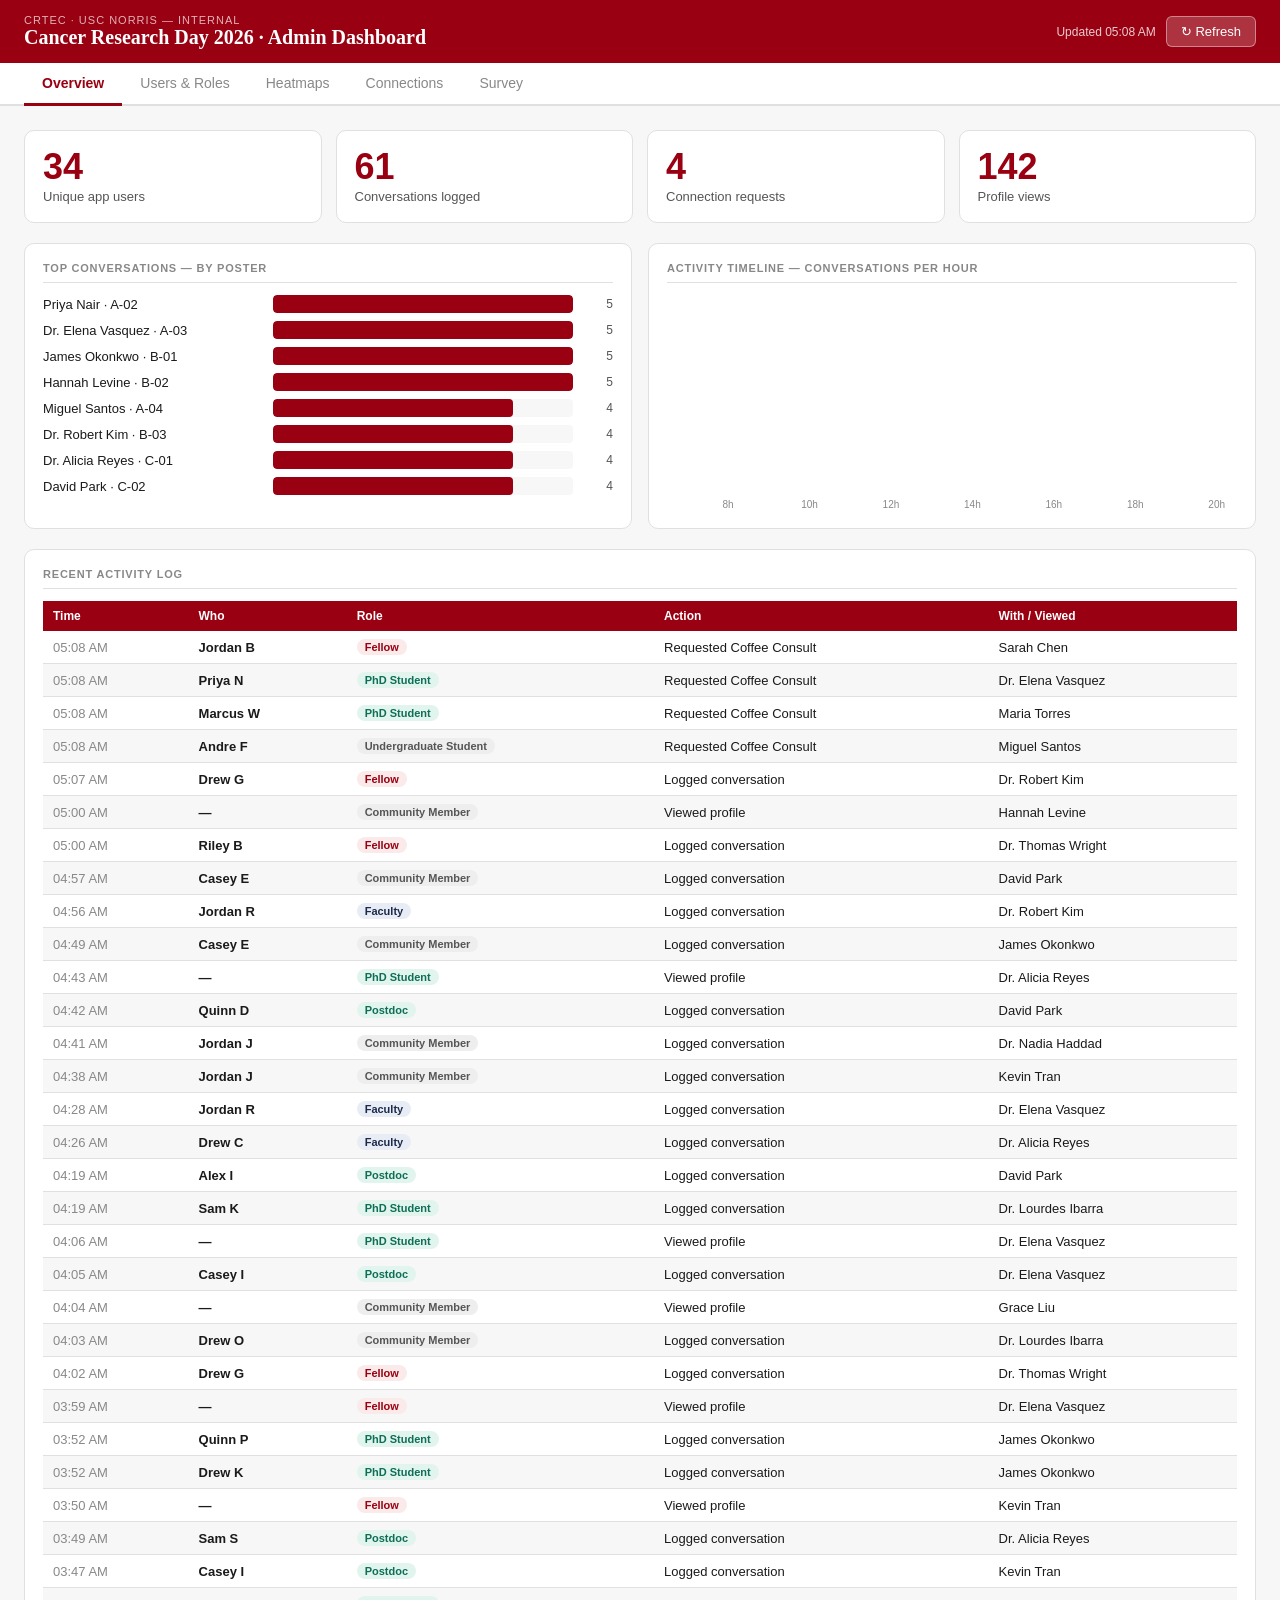
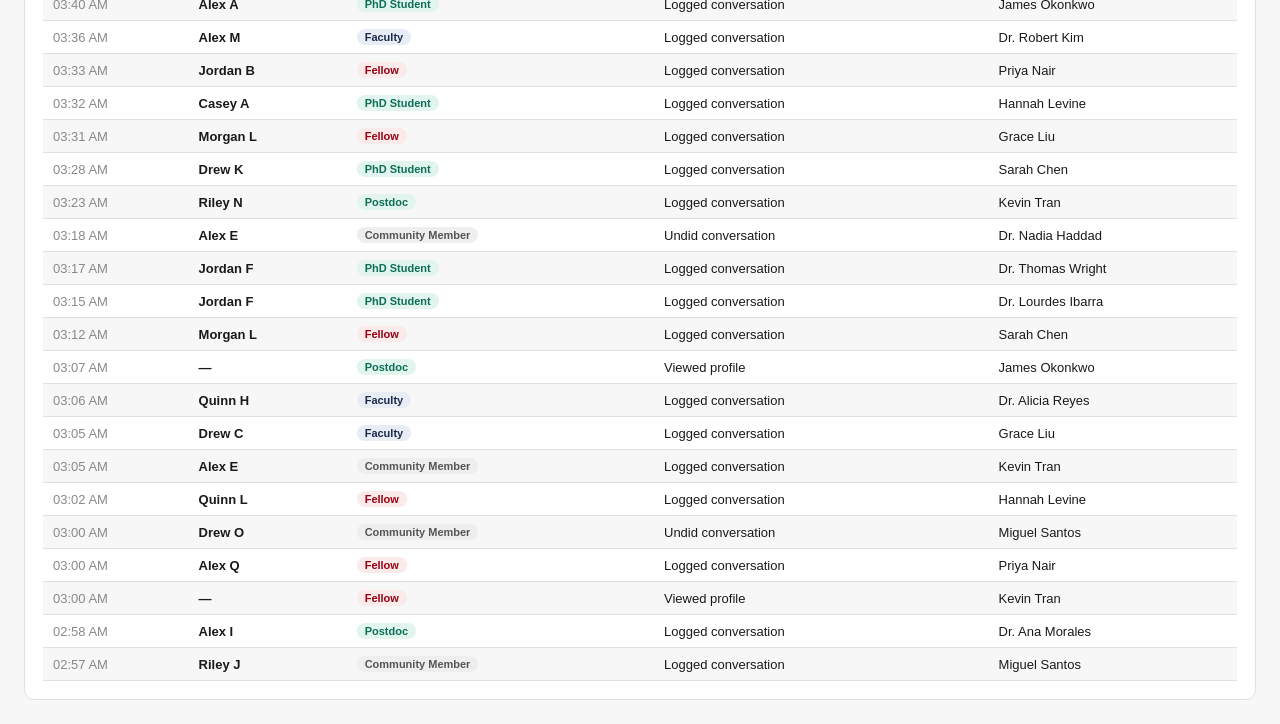
==== commit 665b8975: "Add files via upload" ====
--- a/admin.html
+++ b/admin.html
@@ -93,6 +93,28 @@
 }
 .poster-cell:hover .poster-tooltip { display: block; }
 
+/* Quad square layout — mirrors the physical arrangement around Pappas Quad */
+.quad-map { display: grid; grid-template-columns: 140px 1fr 140px; grid-template-rows: auto 1fr auto; gap: 14px; align-items: center; }
+.quad-side { display: flex; gap: 8px; align-items: center; }
+.quad-side.side-top, .quad-side.side-bottom { grid-column: 2; justify-content: center; flex-wrap: wrap; }
+.quad-side.side-left { grid-column: 1; grid-row: 2; flex-direction: column; }
+.quad-side.side-right { grid-column: 3; grid-row: 2; flex-direction: column; }
+.quad-center { grid-column: 2; grid-row: 2; align-self: stretch; display: flex; align-items: center; justify-content: center;
+  background: #fff; border: 1px dashed var(--border); border-radius: 8px; color: var(--mid); font-weight: 600; }
+.side-label-block { text-align: center; margin-bottom: 6px; }
+.side-label-name { font-size: 12px; font-weight: 800; letter-spacing: .04em; text-transform: uppercase; }
+.side-label-sub { font-size: 10.5px; color: var(--mid); }
+.board-group { display: grid; grid-template-columns: repeat(2, 72px); grid-template-rows: repeat(2, 56px); gap: 3px;
+  padding: 4px; border: 2px solid rgba(0,0,0,.15); border-radius: 8px; background: rgba(0,0,0,.02); }
+.side-top .board-group, .side-bottom .board-group { }
+.side-left .board-group, .side-right .board-group { grid-template-columns: repeat(2, 72px); }
+.table-row { display: grid; grid-template-columns: repeat(2, 72px); gap: 6px; justify-content: center; }
+@media (max-width: 900px) {
+  .quad-map { grid-template-columns: 1fr; }
+  .quad-side.side-left, .quad-side.side-right, .quad-side.side-top, .quad-side.side-bottom { grid-column: 1; flex-direction: row; flex-wrap: wrap; }
+  .quad-center { grid-row: auto; }
+}
+
 /* HEATMAP — ROLE MATRIX */
 .matrix-wrap { overflow-x: auto; }
 .role-matrix { border-collapse: collapse; font-size: 12px; }
@@ -208,7 +230,7 @@
 <!-- HEATMAPS TAB -->
 <div id="tab-heatmap" class="page">
   <div class="alert-info" id="heatmap-note">
-    <strong>Floor map:</strong> Poster positions are arranged in the grid below. Click any poster for details. Update the <code>POSTER_LAYOUT</code> array in this file to match the actual room layout before the event.
+    <strong>Floor map:</strong> Matches the real layout around Pappas Quad — KAM side (Shared Resources, 8 tables), and the Library, HMR, and MCH sides on boards holding 4 posters each. Empty slots are reserved capacity, not gaps. Click any poster for details. Adjust <code>BOARDS_PER_SIDE</code> and <code>QUAD_SIDES</code> in this file if the real count changes.
   </div>
 
   <!-- FLOOR MAP HEATMAP -->
@@ -312,21 +334,58 @@
 // ── POSTER LAYOUT ──────────────────────────────
 // Edit this to match the actual room layout.
 // rows: array of rows, each row is an array of poster numbers (or null for empty space)
-const POSTER_LAYOUT = [
-  ['A-01','A-02','A-03','A-04','A-05','A-06','A-07','A-08','A-09','A-10','A-11','A-12'],
-  [null,  null,  null,  null,  null,  null,  null,  null,  null,  null,  null,  null ],
-  ['B-01','B-02','B-03','B-04','B-05','B-06','B-07','B-08','B-09','B-10','B-11','B-12'],
-  [null,  null,  null,  null,  null,  null,  null,  null,  null,  null,  null,  null ],
-  ['C-01','C-02','C-03','C-04','C-05','C-06','C-07','C-08','C-09','C-10','C-11','C-12'],
-  [null,  null,  null,  null,  null,  null,  null,  null,  null,  null,  null,  null ],
-  ['D-01','D-02','D-03','D-04','D-05','D-06','D-07','D-08','D-09','D-10','D-11','D-12'],
-  [null,  null,  null,  null,  null,  null,  null,  null,  null,  null,  null,  null ],
-  ['E-01','E-02','E-03','E-04','E-05','E-06','E-07','E-08','E-09','E-10','E-11','E-12'],
-  [null,  null,  null,  null,  null,  null,  null,  null,  null,  null,  null,  null ],
-  ['F-01','F-02','F-03','F-04','F-05','F-06','F-07','F-08','F-09','F-10','F-11','F-12'],
-  [null,  null,  null,  null,  null,  null,  null,  null,  null,  null,  null,  null ],
-  ['G-01','G-02','G-03','H-01','H-02','H-03','H-04','I-01','I-02','J-01','J-02','J-03'],
+// ── PHYSICAL LAYOUT ──────────────────────────────
+// Matches the actual planned setup around Pappas Quad, and the same
+// section letters used sitewide (config.js poster_rows / Code.gs
+// PROGRAM_TO_ROW) — this is a visualization of the SAME sections, not a
+// separate numbering scheme. Orientation matches the public site's
+// schematic: KAM side (downhill) left, Library side (north) top, HMR side
+// bottom, MCH side (uphill) right.
+//
+// KAM side: Shared Resources on TABLES (one poster per table, not double-
+// sided boards) — 8 tables total: 1 per Shared Resource, plus 3 for staff
+// or student organizations.
+//
+// The other three sides: boards holding 4 posters each (2 boards placed
+// back-to-back, 2 posters per face). Anticipated ~65 posters total across
+// these sides; 6 boards (24 slots) budgeted per side gives a small buffer
+// over that estimate. Adjust BOARDS_PER_SIDE below if the real count
+// tracks meaningfully higher or lower once registration closes.
+const BOARDS_PER_SIDE = 6;
+const SLOTS_PER_BOARD = 4;
+
+const QUAD_SIDES = [
+  { id: 'kam',     label: 'KAM side',     sub: 'Shared Resources — tables', mode: 'tables', color: '#990000', prefixes: ['S'], slotCount: 8 },
+  { id: 'library', label: 'Library side', sub: 'north',                    mode: 'boards', color: '#c9a227', prefixes: ['A', 'B'] },
+  { id: 'hmr',     label: 'HMR side',     sub: '',                         mode: 'boards', color: '#7a0000', prefixes: ['C'] },
+  { id: 'mch',     label: 'MCH side',     sub: 'uphill',                   mode: 'boards', color: '#FFCC00', prefixes: ['D', 'E'] },
 ];
+
+// Build the slot list for one side: real poster numbers on record slot in
+// first (by registration order), then empty/reserved slots pad out to the
+// side's planned capacity so the map shows true fullness, not just who's
+// signed up so far.
+function buildSideSlots(side, realNumbers) {
+  if (side.mode === 'tables') {
+    const slots = [];
+    for (let i = 1; i <= side.slotCount; i++) slots.push(side.prefixes[0] + '-' + String(i).padStart(2, '0'));
+    return [slots]; // one row of individual tables, no board grouping
+  }
+  // Boards: split the side's total slot budget evenly across its prefixes,
+  // grouped 4-per-board for the "2 boards, printed front and back" visual.
+  const totalSlots = BOARDS_PER_SIDE * SLOTS_PER_BOARD;
+  const perPrefix = Math.ceil(totalSlots / side.prefixes.length);
+  const allNumbers = [];
+  side.prefixes.forEach(pfx => {
+    for (let i = 1; i <= perPrefix; i++) allNumbers.push(pfx + '-' + String(i).padStart(2, '0'));
+  });
+  // Group into boards of 4
+  const boards = [];
+  for (let i = 0; i < allNumbers.length; i += SLOTS_PER_BOARD) {
+    boards.push(allNumbers.slice(i, i + SLOTS_PER_BOARD));
+  }
+  return boards;
+}
 
 // ── STATE ──────────────────────────────────────
 let DATA = { users:[], convos:[], coffee:[], views:[], survey:[] };
@@ -562,32 +621,60 @@
   return pct >= 0.4 ? 'white' : '#333';
 }
 
+function renderCell(num, vals, max, layerLabel) {
+  const val = vals[num] || 0;
+  const p = Object.values(participantMap).find(x => x.poster_number === num);
+  const filled = !!p;
+  const bg = filled ? heatColor(val, max) : '#fafafa';
+  const tc = filled ? heatTextColor(val, max) : '#bbb';
+  const name = p ? p.name.split(' ').slice(-1)[0] : '';
+  const tip = p
+    ? `${p.name} · Poster ${num}<br>${p.title ? p.title.substring(0,60)+'…' : ''}<br>${layerLabel}: ${val}`
+    : `${num} · reserved (not yet assigned)`;
+  const border = filled ? '1.5px solid rgba(0,0,0,.1)' : '1.5px dashed rgba(0,0,0,.15)';
+  return `<div class="poster-cell" style="background:${bg};color:${tc};border:${border};">
+      <div class="poster-num" style="color:${tc}">${num}</div>
+      ${val > 0 ? `<div class="poster-heat" style="color:${tc}">${val}</div>` : ''}
+      ${name ? `<div class="poster-name" style="color:${tc}">${name}</div>` : ''}
+      <div class="poster-tooltip">${tip}</div>
+    </div>`;
+}
+
+function renderSide(side, vals, max, layerLabel, axisClass) {
+  const groups = buildSideSlots(side, []);
+  const labelBlock = `<div class="side-label-block">
+      <div class="side-label-name" style="color:${side.color}">${side.label}</div>
+      ${side.sub ? `<div class="side-label-sub">${side.sub}</div>` : ''}
+    </div>`;
+
+  if (side.mode === 'tables') {
+    const cells = groups[0].map(num => renderCell(num, vals, max, layerLabel)).join('');
+    return `<div class="quad-side ${axisClass}">
+        <div>${labelBlock}<div class="table-row">${cells}</div></div>
+      </div>`;
+  }
+  // Boards: render each group of 4 as one bordered "board" unit
+  const boardEls = groups.map(g => `<div class="board-group">${g.map(num => renderCell(num, vals, max, layerLabel)).join('')}</div>`).join('');
+  return `<div class="quad-side ${axisClass}">
+      <div>${labelBlock}<div style="display:flex;gap:8px;flex-wrap:wrap;justify-content:center;">${boardEls}</div></div>
+    </div>`;
+}
+
 function renderFloorMap() {
   const vals = getHeatValues();
   const max = Math.max(1, ...Object.values(vals));
   const layerLabel = currentLayer === 'views' ? 'views' : currentLayer === 'convos' ? 'conversations' : 'time score';
 
+  const byId = Object.fromEntries(QUAD_SIDES.map(s => [s.id, s]));
   const container = document.getElementById('poster-grid-container');
-  container.innerHTML = `<div style="display:grid;grid-template-columns:repeat(${POSTER_LAYOUT[0].length},72px);gap:6px;">` +
-    POSTER_LAYOUT.flatMap(row =>
-      row.map(num => {
-        if (!num) return `<div style="width:72px;height:56px;"></div>`;
-        const val = vals[num] || 0;
-        const p = Object.values(participantMap).find(x => x.poster_number === num);
-        const name = p ? p.name.split(' ').slice(-1)[0] : '';
-        const bg = heatColor(val, max);
-        const tc = heatTextColor(val, max);
-        const tip = p
-          ? `${p.name} · Poster ${num}<br>${p.title ? p.title.substring(0,60)+'…' : ''}<br>${layerLabel}: ${val}`
-          : `Poster ${num} · ${layerLabel}: ${val}`;
-        return `<div class="poster-cell" style="background:${bg};color:${tc};">
-          <div class="poster-num" style="color:${tc}">${num}</div>
-          ${val > 0 ? `<div class="poster-heat" style="color:${tc}">${val}</div>` : ''}
-          ${name ? `<div class="poster-name" style="color:${tc}">${name}</div>` : ''}
-          <div class="poster-tooltip">${tip}</div>
-        </div>`;
-      })
-    ).join('') + '</div>';
+  container.innerHTML = `
+    <div class="quad-map">
+      ${renderSide(byId.library, vals, max, layerLabel, 'side-top')}
+      ${renderSide(byId.kam, vals, max, layerLabel, 'side-left')}
+      <div class="quad-center">Pappas Quad</div>
+      ${renderSide(byId.mch, vals, max, layerLabel, 'side-right')}
+      ${renderSide(byId.hmr, vals, max, layerLabel, 'side-bottom')}
+    </div>`;
 }
 
 function renderRoleMatrix() {
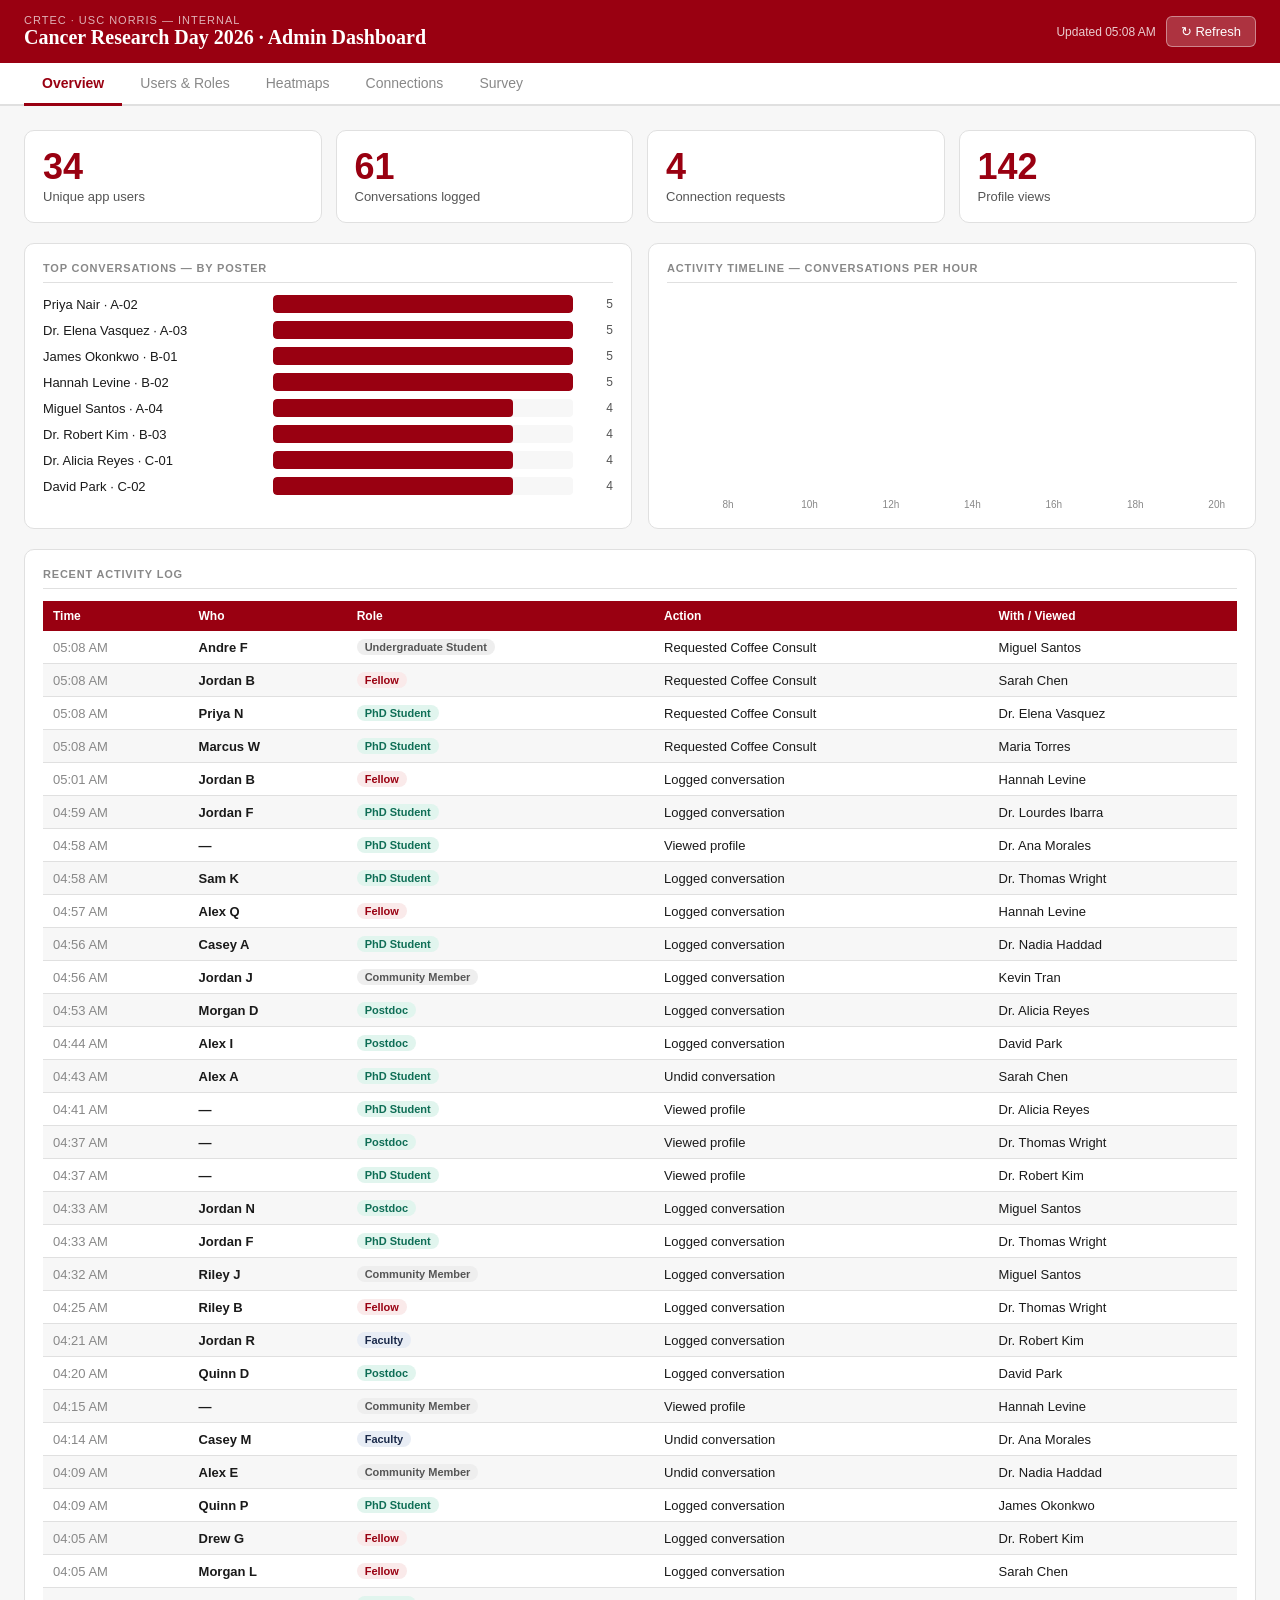
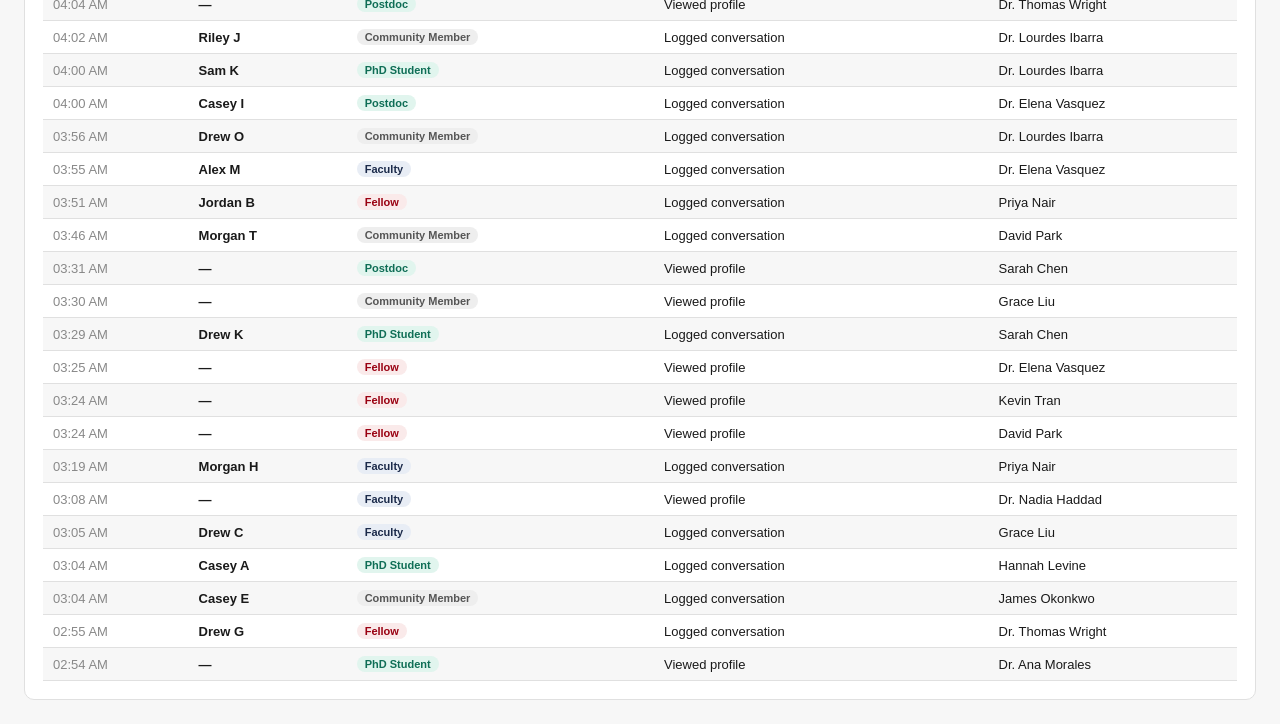
==== commit f6e44c0f: "Add files via upload" ====
--- a/admin.html
+++ b/admin.html
@@ -328,8 +328,8 @@
   </div>
 </div>
 
-<script src="config.js?v=25"></script>
-<script src="data.js?v=25"></script>
+<script src="config.js?v=36"></script>
+<script src="data.js?v=36"></script>
 <script>
 // ── POSTER LAYOUT ──────────────────────────────
 // Edit this to match the actual room layout.
